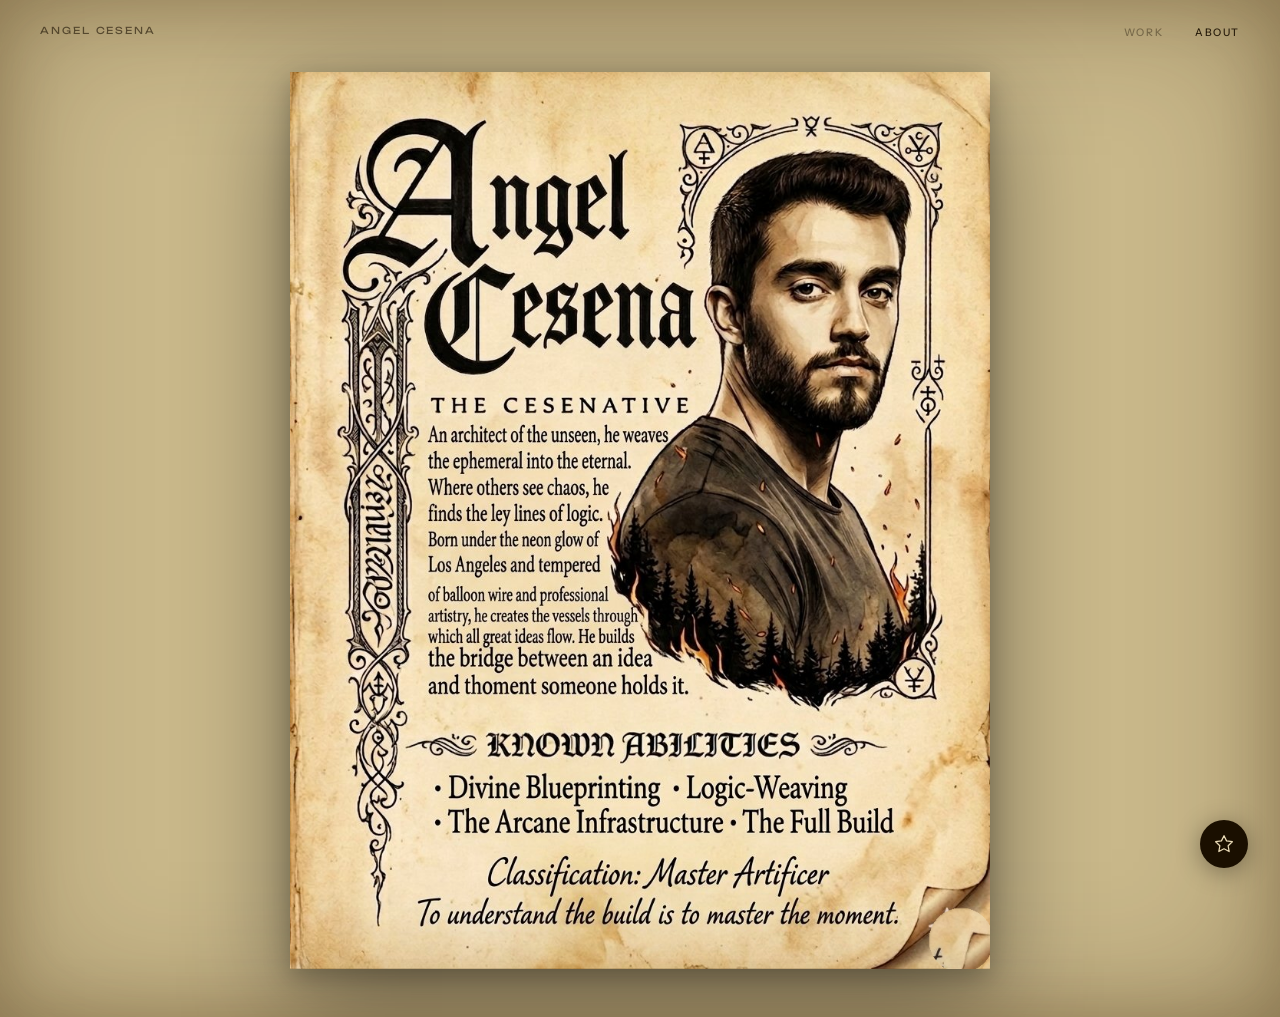
==== about.html @ 8bce4778 "adding about page" ====
<!DOCTYPE html>
<html lang="en">
<head>
    <meta charset="UTF-8">
    <meta name="viewport" content="width=device-width, initial-scale=1.0">
    <title>Angel Cesena — About</title>
    <link rel="preconnect" href="https://fonts.googleapis.com">
    <link rel="preconnect" href="https://fonts.gstatic.com" crossorigin>
    <link href="https://fonts.googleapis.com/css2?family=UnifrakturMaguntia&family=Cinzel:wght@400;600;900&family=Unbounded:wght@300;400;700;900&family=Instrument+Sans:ital,wght@0,400;0,500;1,400&display=swap" rel="stylesheet">

    <style>
        *, *::before, *::after { margin: 0; padding: 0; box-sizing: border-box; }

        :root {
            --black: #111110;
            --white: #F9F8F6;
            --gray: #787672;
            --accent: #C8B89A;
            --parchment: #e8d9b5;
            --ink: #1a0f00;
            --red: #8B1A1A;
            --sepia: #6b4c1e;
        }

        html, body {
            height: 100%;
            overflow-x: hidden;
            -webkit-font-smoothing: antialiased;
        }

        body {
            background: var(--black);
            font-family: 'Instrument Sans', sans-serif;
        }

        /* ─── NAV ─── */
        .nav {
            position: fixed;
            top: 0; left: 0; right: 0;
            z-index: 300;
            display: flex;
            justify-content: space-between;
            align-items: center;
            padding: 1.25rem 2.5rem;
        }

        .nav-name {
            font-family: 'Unbounded', sans-serif;
            font-size: 0.6rem;
            font-weight: 400;
            letter-spacing: 0.2em;
            text-transform: uppercase;
            text-decoration: none;
            opacity: 0.6;
            transition: opacity 0.3s;
        }
        .nav-name:hover { opacity: 1; }

        .nav-links {
            display: flex;
            gap: 2rem;
            list-style: none;
        }

        .nav-links a {
            font-size: 0.65rem;
            font-weight: 500;
            letter-spacing: 0.15em;
            text-transform: uppercase;
            text-decoration: none;
            opacity: 0.4;
            transition: opacity 0.2s;
        }
        .nav-links a:hover { opacity: 0.9; }
        .nav-links a.active { opacity: 0.9; }

        body:not(.pro-mode) .nav-name,
        body:not(.pro-mode) .nav-links a { color: var(--ink); }

        body.pro-mode .nav-name,
        body.pro-mode .nav-links a { color: var(--white); }

        /* ─── TOGGLE ─── */
        .toggle-wrap {
            position: fixed;
            bottom: 2rem;
            right: 2rem;
            z-index: 400;
        }

        .toggle-btn {
            width: 48px;
            height: 48px;
            border-radius: 50%;
            border: none;
            cursor: pointer;
            display: flex;
            align-items: center;
            justify-content: center;
            box-shadow: 0 4px 24px rgba(0,0,0,0.35);
            transition: transform 0.3s ease, box-shadow 0.3s ease, background 0.3s;
            background: var(--ink);
            position: relative;
            overflow: hidden;
        }

        .toggle-btn:hover {
            transform: scale(1.1);
            box-shadow: 0 8px 32px rgba(0,0,0,0.5);
        }

        .toggle-btn svg {
            width: 20px;
            height: 20px;
            position: absolute;
            transition: opacity 0.3s, transform 0.4s cubic-bezier(0.34, 1.56, 0.64, 1);
        }

        .icon-mystical { color: var(--parchment); opacity: 1; transform: rotate(0deg); }
        .icon-pro      { color: var(--ink);       opacity: 0; transform: rotate(90deg); }

        body.pro-mode .toggle-btn { background: var(--parchment); }
        body.pro-mode .icon-mystical { opacity: 0; transform: rotate(-90deg); }
        body.pro-mode .icon-pro      { opacity: 1; transform: rotate(0deg); }

        /* ─── INK OVERLAY ─── */
        .ink-overlay {
            position: fixed;
            inset: 0;
            z-index: 500;
            pointer-events: none;
            opacity: 0;
        }

        #inkCanvas { width: 100%; height: 100%; display: block; }

        /* ─── PAGE WRAPPERS ─── */
        .page-mystical,
        .page-professional {
            min-height: 100vh;
            width: 100%;
            position: absolute;
            top: 0; left: 0;
        }

        .page-mystical    { opacity: 1; z-index: 1; }
        .page-professional { opacity: 0; z-index: 0; pointer-events: none; }

        body.pro-mode .page-mystical     { opacity: 0; z-index: 0; pointer-events: none; }
        body.pro-mode .page-professional { opacity: 1; z-index: 1; pointer-events: auto; }

        /* ─── MYSTICAL PAGE ─── */
        .page-mystical {
            background: #c9b88a;
            display: flex;
            align-items: center;
            justify-content: center;
            padding: 4.5rem 1.5rem 3rem;
        }

        .page-mystical::after {
            content: '';
            position: absolute;
            inset: 0;
            box-shadow: inset 0 0 140px rgba(50,28,4,0.35), inset 0 0 60px rgba(70,42,8,0.2);
            pointer-events: none;
            z-index: 2;
        }

        .bos-image {
            max-width: 700px;
            width: 100%;
            height: auto;
            display: block;
            position: relative;
            z-index: 1;
            box-shadow: 0 32px 100px rgba(0,0,0,0.45), 0 8px 24px rgba(0,0,0,0.25);
        }

        /* ─── PROFESSIONAL PAGE ─── */
        .page-professional {
            background: var(--black);
            display: flex;
            flex-direction: column;
            padding: 6rem 2.5rem 4rem;
            align-items: center;
        }

        .pro-inner {
            max-width: 900px;
            width: 100%;
        }

        .pro-eyebrow {
            font-family: 'Unbounded', sans-serif;
            font-size: 0.5rem;
            letter-spacing: 0.3em;
            text-transform: uppercase;
            color: var(--accent);
            margin-bottom: 1.5rem;
            opacity: 0.7;
        }

        .pro-name {
            font-family: 'Unbounded', sans-serif;
            font-size: clamp(2.8rem, 9vw, 8rem);
            font-weight: 900;
            letter-spacing: -0.04em;
            text-transform: uppercase;
            color: var(--white);
            line-height: 0.88;
            margin-bottom: 0.15em;
        }

        .pro-name span { display: block; }

        .pro-name-rule {
            width: 100%;
            height: 2px;
            background: rgba(249,248,246,0.08);
            margin: 0.2em 0 2.5rem;
        }

        .pro-grid {
            display: grid;
            grid-template-columns: 1fr 280px;
            gap: 4rem;
            align-items: start;
        }

        .pro-portrait-box {
            width: 100%;
            aspect-ratio: 3/4;
            overflow: hidden;
            position: relative;
            border: 1px solid rgba(249,248,246,0.08);
        }

        .pro-portrait-box img {
            width: 100%;
            height: 100%;
            object-fit: cover;
            object-position: top center;
            display: block;
            filter: grayscale(25%) contrast(1.08);
        }

        .pro-portrait-box::after {
            content: '';
            position: absolute;
            inset: 0;
            background: linear-gradient(180deg, transparent 50%, rgba(17,17,16,0.65) 100%);
        }

        .pro-bio {
            font-size: 0.95rem;
            line-height: 1.95;
            color: rgba(249,248,246,0.45);
            font-style: italic;
            margin-bottom: 2.5rem;
        }

        .pro-abilities-label {
            font-family: 'Unbounded', sans-serif;
            font-size: 0.45rem;
            letter-spacing: 0.28em;
            text-transform: uppercase;
            color: var(--accent);
            opacity: 0.6;
            margin-bottom: 1rem;
        }

        .pro-abilities-list {
            list-style: none;
            margin-bottom: 2.5rem;
        }

        .pro-abilities-list li {
            font-size: 0.88rem;
            font-weight: 500;
            color: var(--white);
            padding: 0.75rem 0;
            border-bottom: 1px solid rgba(249,248,246,0.07);
            display: flex;
            justify-content: space-between;
            align-items: center;
        }

        .pro-abilities-list li::after {
            content: '↗';
            color: var(--accent);
            opacity: 0.35;
            font-size: 0.7rem;
        }

        .pro-mythos {
            padding-top: 1.5rem;
            border-top: 1px solid rgba(249,248,246,0.07);
            font-size: 0.82rem;
            line-height: 1.85;
            color: rgba(249,248,246,0.25);
            font-style: italic;
            max-width: 520px;
        }

        .pro-portrait-placeholder {
            width: 100%;
            height: 100%;
            display: flex;
            align-items: center;
            justify-content: center;
        }

        /* ─── RESPONSIVE ─── */
        @media (max-width: 640px) {
            .pro-grid { grid-template-columns: 1fr; }
            .nav { padding: 1rem 1.25rem; }
            .page-professional { padding: 5rem 1.25rem 3rem; }
            .toggle-wrap { bottom: 1.25rem; right: 1.25rem; }
        }
    </style>
</head>
<body>

    <nav class="nav">
        <a href="/" class="nav-name">Angel Cesena</a>
        <ul class="nav-links">
            <li><a href="/">Work</a></li>
            <li><a href="/about" class="active">About</a></li>
        </ul>
    </nav>

    <div class="toggle-wrap">
        <button class="toggle-btn" onclick="toggleMode()" aria-label="Toggle view">
            <svg class="icon-mystical" viewBox="0 0 24 24" fill="none" stroke="currentColor" stroke-width="1.5" stroke-linecap="round" stroke-linejoin="round">
                <polygon points="12,2 15.09,8.26 22,9.27 17,14.14 18.18,21.02 12,17.77 5.82,21.02 7,14.14 2,9.27 8.91,8.26"/>
            </svg>
            <svg class="icon-pro" viewBox="0 0 24 24" fill="none" stroke="currentColor" stroke-width="1.5" stroke-linecap="round" stroke-linejoin="round">
                <rect x="3" y="3" width="18" height="18" rx="1"/>
                <line x1="3" y1="9" x2="21" y2="9"/>
                <line x1="9" y1="21" x2="9" y2="9"/>
            </svg>
        </button>
    </div>

    <div class="ink-overlay" id="inkOverlay">
        <canvas id="inkCanvas"></canvas>
    </div>

    <!-- MYSTICAL -->
    <div class="page-mystical" id="pageMystical">
        <img class="bos-image" src="angel-bos-about2.png" alt="Angel Cesena — Book of Shadows">
    </div>

    <!-- PROFESSIONAL -->
    <div class="page-professional" id="pageProfessional">
        <div class="pro-inner">
            <div class="pro-eyebrow">COO · Co-Founder · Creative Strategist</div>
            <div class="pro-name">
                <span>Angel</span>
                <span>Cesena</span>
            </div>
            <div class="pro-name-rule"></div>

            <div class="pro-grid">
                <div>
                    <p class="pro-bio">Angel Cesena is a creative operations strategist and brand architect based in Los Angeles.</p>

                    <p class="pro-bio" style="margin-top:-1.5rem;">With over seven years across brand strategy, creative direction, and operational infrastructure, he has led the build of identities, systems, and experiences for clients across entertainment, hospitality, and the arts. He currently serves as COO and Co-Founder of L.A. Creative Works LLC.</p>

                    <div class="pro-abilities-label">Capabilities</div>
                    <ul class="pro-abilities-list">
                        <li>Brand Identity</li>
                        <li>Creative Operations</li>
                        <li>Systems Architecture</li>
                        <li>Strategic Storytelling</li>
                        <li>The Full Build</li>
                    </ul>
                </div>

                <div class="pro-portrait-box">
                    <div class="pro-portrait-placeholder">
                        <svg width="36" height="36" viewBox="0 0 40 40" fill="none">
                            <circle cx="20" cy="15" r="7" stroke="rgba(249,248,246,0.15)" stroke-width="1.5"/>
                            <path d="M6 38c0-7.732 6.268-14 14-14s14 6.268 14 14" stroke="rgba(249,248,246,0.15)" stroke-width="1.5"/>
                        </svg>
                    </div>
                </div>
            </div>
        </div>
    </div>

    <script>
        let isPro     = false;
        let animating = false;

        function toggleMode() {
            if (animating) return;
            animating = true;

            const overlay  = document.getElementById('inkOverlay');
            const canvas   = document.getElementById('inkCanvas');
            const ctx      = canvas.getContext('2d');

            canvas.width  = window.innerWidth;
            canvas.height = window.innerHeight;
            ctx.clearRect(0, 0, canvas.width, canvas.height);

            overlay.style.opacity       = '1';
            overlay.style.pointerEvents = 'all';

            const ox       = canvas.width  / 2;
            const oy       = canvas.height / 2;
            const maxR     = Math.sqrt(ox * ox + oy * oy) + 80;
            const inkFill  = isPro ? '#c9b88a' : '#060300';
            const duration = 820;
            let   startTime = null;
            let   switched  = false;

            function drawFrame(ts) {
                if (!startTime) startTime = ts;
                const t     = Math.min((ts - startTime) / duration, 1);
                const ease  = t < 0.5
                    ? 2 * t * t
                    : 1 - Math.pow(-2 * t + 2, 2) / 2;
                const r = maxR * ease;

                ctx.clearRect(0, 0, canvas.width, canvas.height);

                ctx.beginPath();
                const pts = 160;
                for (let i = 0; i <= pts; i++) {
                    const a   = (i / pts) * Math.PI * 2;
                    const jag = 1
                        + Math.sin(a * 11 + t * 14) * 0.032 * (1 - ease * 0.5)
                        + Math.sin(a * 19 + t *  8) * 0.018 * (1 - ease * 0.5)
                        + Math.sin(a *  5 + t * 22) * 0.011;
                    const pr = r * jag;
                    const x  = ox + Math.cos(a) * pr;
                    const y  = oy + Math.sin(a) * pr;
                    i === 0 ? ctx.moveTo(x, y) : ctx.lineTo(x, y);
                }
                ctx.closePath();

                const grd = ctx.createRadialGradient(ox, oy, 0, ox, oy, r * 1.05);
                grd.addColorStop(0,    inkFill);
                grd.addColorStop(0.8,  inkFill);
                grd.addColorStop(1,    'transparent');
                ctx.fillStyle = grd;
                ctx.fill();

                if (t >= 0.5 && !switched) {
                    switched = true;
                    isPro    = !isPro;
                    document.body.classList.toggle('pro-mode', isPro);
                }

                if (t < 1) {
                    requestAnimationFrame(drawFrame);
                } else {
                    overlay.style.opacity       = '0';
                    overlay.style.pointerEvents = 'none';
                    ctx.clearRect(0, 0, canvas.width, canvas.height);
                    animating = false;
                }
            }

            requestAnimationFrame(drawFrame);
        }
    </script>
</body>
</html>
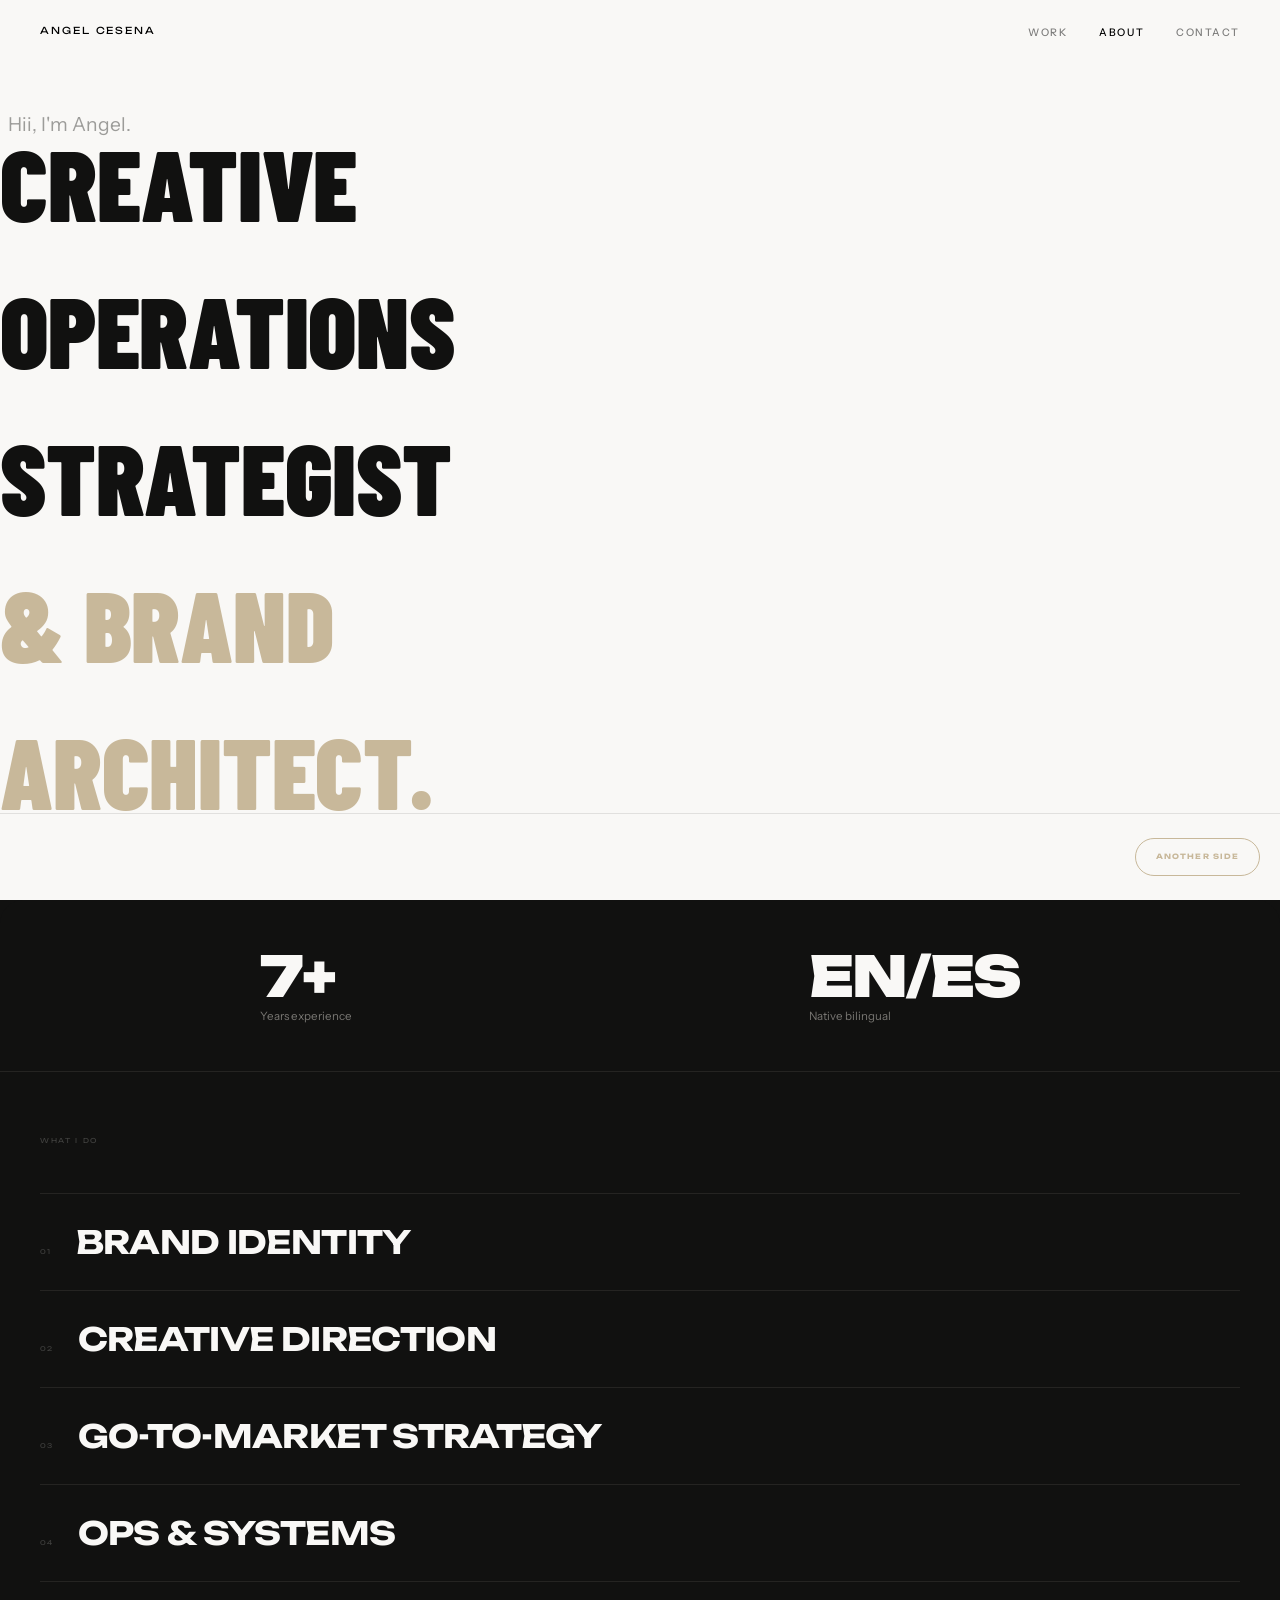
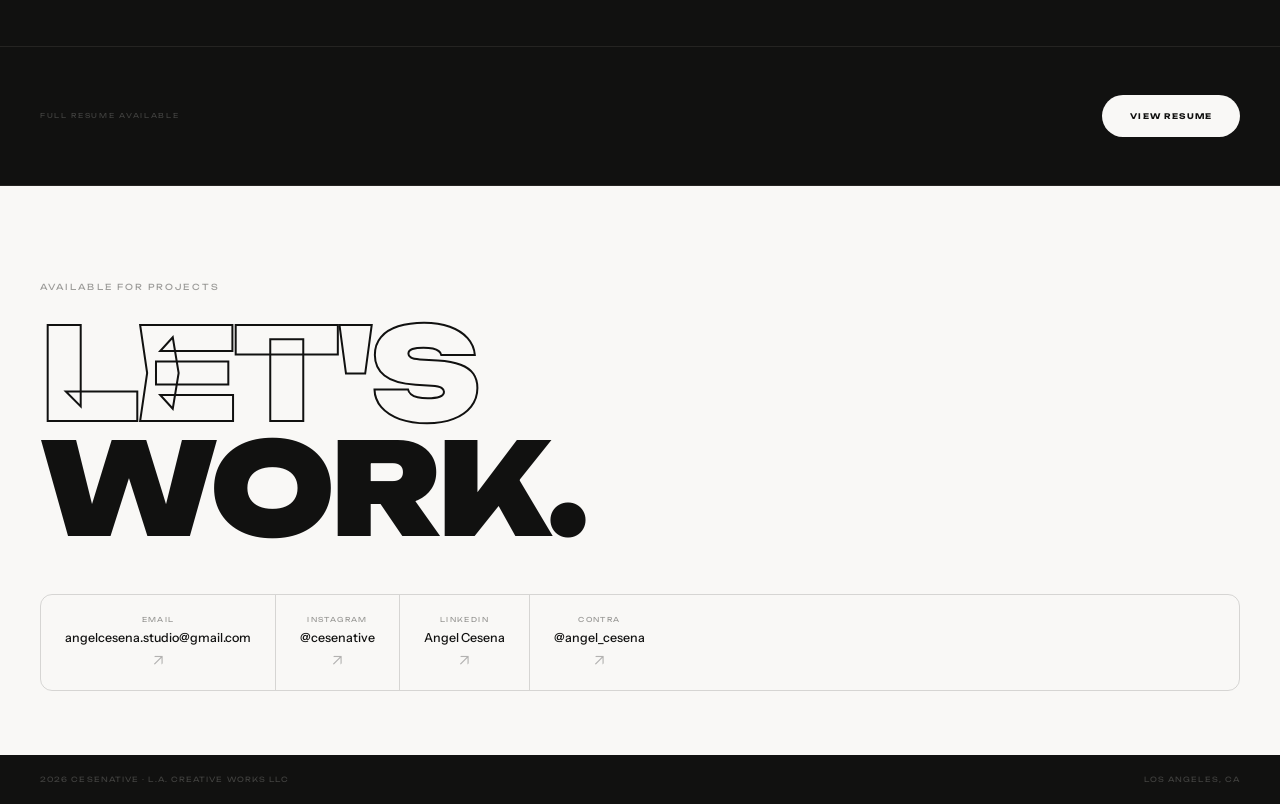
==== commit 832e795a: "updated about page" ====
--- a/about.html
+++ b/about.html
@@ -3,11 +3,14 @@
 <head>
     <meta charset="UTF-8">
     <meta name="viewport" content="width=device-width, initial-scale=1.0">
-    <title>Angel Cesena — About</title>
+    <title>About — Angel Cesena</title>
+    <meta property="og:title" content="About — Angel Cesena">
+    <meta property="og:description" content="Creative Operations Strategist & Brand Architect — Los Angeles">
+    <meta property="og:image" content="https://angelcesena.netlify.app/preview.jpg">
+    <meta property="og:url" content="https://angelcesena.netlify.app/about.html">
     <link rel="preconnect" href="https://fonts.googleapis.com">
     <link rel="preconnect" href="https://fonts.gstatic.com" crossorigin>
-    <link href="https://fonts.googleapis.com/css2?family=UnifrakturMaguntia&family=Cinzel:wght@400;600;900&family=Unbounded:wght@300;400;700;900&family=Instrument+Sans:ital,wght@0,400;0,500;1,400&display=swap" rel="stylesheet">
-
+    <link href="https://fonts.googleapis.com/css2?family=Unbounded:wght@300;400;700;900&family=Barlow+Condensed:wght@800;900&family=Instrument+Sans:ital,wght@0,400;0,500;1,400&family=MedievalSharp&family=IM+Fell+English:ital@0;1&display=swap" rel="stylesheet">
     <style>
         *, *::before, *::after { margin: 0; padding: 0; box-sizing: border-box; }
 
@@ -15,458 +18,630 @@
             --black: #111110;
             --white: #F9F8F6;
             --gray: #787672;
+            --rule: #252422;
             --accent: #C8B89A;
-            --parchment: #e8d9b5;
-            --ink: #1a0f00;
-            --red: #8B1A1A;
-            --sepia: #6b4c1e;
-        }
-
-        html, body {
-            height: 100%;
+            --parchment: #E8D9B5;
+            --parchment-dark: #C9B48A;
+            --ink: #1a1208;
+        }
+
+        @media (prefers-reduced-motion: reduce) {
+            *, *::before, *::after { animation-duration: 0.01ms !important; transition-duration: 0.01ms !important; }
+        }
+
+        html { scroll-behavior: smooth; }
+
+        body {
+            font-family: 'Instrument Sans', sans-serif;
+            background: var(--black);
+            color: var(--white);
+            -webkit-font-smoothing: antialiased;
             overflow-x: hidden;
-            -webkit-font-smoothing: antialiased;
-        }
-
-        body {
-            background: var(--black);
-            font-family: 'Instrument Sans', sans-serif;
-        }
+        }
+
+        img { display: block; max-width: 100%; }
 
         /* ─── NAV ─── */
         .nav {
             position: fixed;
             top: 0; left: 0; right: 0;
-            z-index: 300;
+            z-index: 200;
             display: flex;
             justify-content: space-between;
             align-items: center;
             padding: 1.25rem 2.5rem;
-        }
-
+            mix-blend-mode: difference;
+        }
         .nav-name {
             font-family: 'Unbounded', sans-serif;
             font-size: 0.6rem;
             font-weight: 400;
             letter-spacing: 0.2em;
             text-transform: uppercase;
+            color: var(--white);
             text-decoration: none;
-            opacity: 0.6;
-            transition: opacity 0.3s;
-        }
-        .nav-name:hover { opacity: 1; }
-
-        .nav-links {
-            display: flex;
-            gap: 2rem;
-            list-style: none;
-        }
-
+        }
+        .nav-links { display: flex; gap: 2rem; list-style: none; }
         .nav-links a {
             font-size: 0.65rem;
             font-weight: 500;
             letter-spacing: 0.15em;
             text-transform: uppercase;
+            color: var(--white);
             text-decoration: none;
-            opacity: 0.4;
+            opacity: 0.5;
             transition: opacity 0.2s;
         }
-        .nav-links a:hover { opacity: 0.9; }
-        .nav-links a.active { opacity: 0.9; }
-
-        body:not(.pro-mode) .nav-name,
-        body:not(.pro-mode) .nav-links a { color: var(--ink); }
-
-        body.pro-mode .nav-name,
-        body.pro-mode .nav-links a { color: var(--white); }
-
-        /* ─── TOGGLE ─── */
-        .toggle-wrap {
-            position: fixed;
-            bottom: 2rem;
-            right: 2rem;
-            z-index: 400;
-        }
-
-        .toggle-btn {
-            width: 48px;
-            height: 48px;
-            border-radius: 50%;
+        .nav-links a.active { opacity: 1; }
+        @media (hover:hover) { .nav-links a:hover { opacity: 1; } }
+
+        /* ═══════════════════════════════
+           PROFESSIONAL VERSION
+        ═══════════════════════════════ */
+        #pro-version {
+            transition: opacity 0.8s ease;
+        }
+
+        #pro-version.hiding {
+            opacity: 0;
+            pointer-events: none;
+        }
+
+        /* ─── HERO ─── */
+        .hero {
+            background: var(--white);
+            height: 100svh;
+            display: flex;
+            flex-direction: column;
+            justify-content: space-between;
+            padding: 6rem 0 0;
+            overflow: hidden;
+            position: relative;
+        }
+
+        .hero-greeting {
+            font-family: 'Instrument Sans', sans-serif;
+            font-size: clamp(1rem, 2.5vw, 1.2rem);
+            font-weight: 400;
+            color: rgba(17,17,16,0.4);
+            margin-bottom: 0.25rem;
+            padding-left: 0.5rem;
+        }
+
+        /* Edge-to-edge headline — font-size set by JS fitHeadline() */
+        .hero-headline {
+            font-family: 'Barlow Condensed', sans-serif;
+            font-weight: 900;
+            letter-spacing: -0.01em;
+            text-transform: uppercase;
+            color: var(--black);
+            flex: 1;
+            display: flex;
+            flex-direction: column;
+            justify-content: space-between;
+            overflow: hidden;
+        }
+
+        .hero-line {
+            display: block;
+            white-space: nowrap;
+            line-height: 0.85;
+        }
+
+        .hero-line.accent { color: var(--accent); }
+
+        .hero-bottom {
+            border-top: 1px solid rgba(17,17,16,0.1);
+            display: flex;
+            justify-content: flex-end;
+            align-items: center;
+            padding: 1.25rem 0.75rem;
+            background: var(--white);
+        }
+
+        .hero-actions { display: flex; gap: 0.75rem; align-items: center; flex-wrap: wrap; }
+
+        .btn-outline {
+            display: inline-flex;
+            align-items: center;
+            gap: 0.4rem;
+            font-family: 'Unbounded', sans-serif;
+            font-size: 0.45rem;
+            font-weight: 700;
+            letter-spacing: 0.15em;
+            text-transform: uppercase;
+            color: var(--black);
+            text-decoration: none;
+            border: 1.5px solid rgba(17,17,16,0.25);
+            padding: 0.85rem 1.25rem;
+            border-radius: 100px;
+            transition: background 0.2s, color 0.2s, border-color 0.2s;
+            white-space: nowrap;
+            cursor: pointer;
+            background: none;
+        }
+        @media (hover:hover) { .btn-outline:hover { background: var(--black); color: var(--white); border-color: var(--black); } }
+
+        .btn-solid {
+            display: inline-flex;
+            align-items: center;
+            gap: 0.4rem;
+            font-family: 'Unbounded', sans-serif;
+            font-size: 0.45rem;
+            font-weight: 700;
+            letter-spacing: 0.15em;
+            text-transform: uppercase;
+            color: var(--white);
+            text-decoration: none;
+            background: var(--black);
+            padding: 0.85rem 1.25rem;
+            border-radius: 100px;
+            transition: opacity 0.2s;
+            white-space: nowrap;
             border: none;
             cursor: pointer;
-            display: flex;
-            align-items: center;
-            justify-content: center;
-            box-shadow: 0 4px 24px rgba(0,0,0,0.35);
-            transition: transform 0.3s ease, box-shadow 0.3s ease, background 0.3s;
-            background: var(--ink);
-            position: relative;
+        }
+        @media (hover:hover) { .btn-solid:hover { opacity: 0.7; } }
+
+        .btn-magic {
+            display: inline-flex;
+            align-items: center;
+            gap: 0.4rem;
+            font-family: 'Unbounded', sans-serif;
+            font-size: 0.45rem;
+            font-weight: 700;
+            letter-spacing: 0.15em;
+            text-transform: uppercase;
+            color: var(--accent);
+            background: none;
+            border: 1.5px solid var(--accent);
+            padding: 0.85rem 1.25rem;
+            border-radius: 100px;
+            cursor: pointer;
+            transition: background 0.2s, color 0.2s;
+            white-space: nowrap;
+        }
+        @media (hover:hover) { .btn-magic:hover { background: var(--accent); color: var(--black); } }
+
+        /* ─── DARK SECTION ─── */
+        .dark {
+            background: var(--black);
+            border-radius: 24px 24px 0 0;
+        }
+
+        .stats {
+            display: flex;
+            justify-content: space-around;
+            padding: 3rem 1.25rem;
+            border-bottom: 1px solid var(--rule);
+            gap: 1rem;
+        }
+
+        .stat { display: flex; flex-direction: column; gap: 0.3rem; }
+
+        .stat-val {
+            font-family: 'Unbounded', sans-serif;
+            font-size: clamp(2rem, 5vw, 3.5rem);
+            font-weight: 900;
+            color: var(--white);
+            letter-spacing: -0.04em;
+            line-height: 1;
+        }
+
+        .stat-label { font-size: 0.72rem; color: var(--gray); }
+
+        .what { padding: 4rem 1.25rem; border-bottom: 1px solid var(--rule); }
+
+        .what-eyebrow {
+            font-family: 'Unbounded', sans-serif;
+            font-size: 0.42rem;
+            letter-spacing: 0.25em;
+            text-transform: uppercase;
+            color: rgba(249,248,246,0.2);
+            margin-bottom: 3rem;
+        }
+
+        .what-item {
+            display: flex;
+            align-items: baseline;
+            gap: 1.5rem;
+            padding: 1.75rem 0;
+            border-top: 1px solid var(--rule);
+            opacity: 0;
+            transform: translateY(12px);
+            transition: opacity 0.5s ease, transform 0.5s ease;
+        }
+        .what-item:last-child { border-bottom: 1px solid var(--rule); }
+        .what-item.visible { opacity: 1; transform: translateY(0); }
+
+        .what-num {
+            font-family: 'Unbounded', sans-serif;
+            font-size: 0.4rem;
+            letter-spacing: 0.2em;
+            color: rgba(249,248,246,0.2);
+            text-transform: uppercase;
+            flex-shrink: 0;
+        }
+
+        .what-title {
+            font-family: 'Unbounded', sans-serif;
+            font-size: clamp(1.1rem, 4vw, 2rem);
+            font-weight: 700;
+            text-transform: uppercase;
+            letter-spacing: -0.02em;
+            color: var(--white);
+        }
+
+        .resume-section {
+            padding: 3rem 1.25rem;
+            border-bottom: 1px solid var(--rule);
+            display: flex;
+            justify-content: space-between;
+            align-items: center;
+            gap: 1.5rem;
+        }
+
+        .resume-label {
+            font-family: 'Unbounded', sans-serif;
+            font-size: 0.42rem;
+            letter-spacing: 0.25em;
+            text-transform: uppercase;
+            color: rgba(249,248,246,0.2);
+        }
+
+        .resume-btn {
+            font-family: 'Unbounded', sans-serif;
+            font-size: 0.48rem;
+            font-weight: 700;
+            letter-spacing: 0.15em;
+            text-transform: uppercase;
+            color: var(--black);
+            background: var(--white);
+            text-decoration: none;
+            padding: 1rem 1.75rem;
+            border-radius: 100px;
+            flex-shrink: 0;
+            transition: opacity 0.2s;
+        }
+        @media (hover:hover) { .resume-btn:hover { opacity: 0.8; } }
+
+        /* ─── CONTACT ─── */
+        .contact {
+            background: var(--white);
+            padding: 6rem 1.25rem 4rem;
+        }
+
+        .contact-eyebrow {
+            display: block;
+            font-family: 'Unbounded', sans-serif;
+            font-size: 0.52rem;
+            letter-spacing: 0.25em;
+            text-transform: uppercase;
+            color: rgba(17,17,16,0.4);
+            margin-bottom: 1.5rem;
+        }
+
+        .contact-big {
+            font-family: 'Unbounded', sans-serif;
+            font-size: clamp(3rem, 14vw, 8rem);
+            font-weight: 900;
+            text-transform: uppercase;
+            letter-spacing: -0.04em;
+            line-height: 0.9;
+            color: var(--black);
+            margin-bottom: 3rem;
+        }
+
+        @media (hover:hover) {
+            .contact-big { color: transparent; -webkit-text-stroke: 2px var(--black); transition: color 0.3s; }
+            .contact-big:hover { color: var(--black); }
+        }
+        .contact-big .pop { color: var(--black); -webkit-text-stroke: 0; }
+
+        .contact-cards {
+            display: flex;
+            flex-direction: column;
+            border: 1px solid rgba(17,17,16,0.15);
+            border-radius: 12px;
             overflow: hidden;
         }
 
-        .toggle-btn:hover {
-            transform: scale(1.1);
-            box-shadow: 0 8px 32px rgba(0,0,0,0.5);
-        }
-
-        .toggle-btn svg {
-            width: 20px;
-            height: 20px;
-            position: absolute;
-            transition: opacity 0.3s, transform 0.4s cubic-bezier(0.34, 1.56, 0.64, 1);
-        }
-
-        .icon-mystical { color: var(--parchment); opacity: 1; transform: rotate(0deg); }
-        .icon-pro      { color: var(--ink);       opacity: 0; transform: rotate(90deg); }
-
-        body.pro-mode .toggle-btn { background: var(--parchment); }
-        body.pro-mode .icon-mystical { opacity: 0; transform: rotate(-90deg); }
-        body.pro-mode .icon-pro      { opacity: 1; transform: rotate(0deg); }
-
-        /* ─── INK OVERLAY ─── */
-        .ink-overlay {
+        .contact-card {
+            display: flex;
+            flex-direction: row;
+            justify-content: space-between;
+            align-items: center;
+            gap: 0.35rem;
+            padding: 1.25rem 1.5rem;
+            border-bottom: 1px solid rgba(17,17,16,0.15);
+            text-decoration: none;
+            transition: background 0.2s;
+        }
+        .contact-card:last-child { border-bottom: none; }
+        @media (hover:hover) { .contact-card:hover { background: rgba(17,17,16,0.04); } }
+        .contact-card-label { font-family: 'Unbounded', sans-serif; font-size: 0.42rem; letter-spacing: 0.2em; text-transform: uppercase; color: rgba(17,17,16,0.4); }
+        .contact-card-value { font-size: 0.78rem; color: var(--black); font-weight: 500; }
+        .contact-card-arrow { font-size: 1rem; color: rgba(17,17,16,0.3); }
+
+        /* ─── FOOTER ─── */
+        footer {
+            background: var(--black);
+            padding: 1.25rem;
+            display: flex;
+            flex-direction: column;
+            gap: 0.5rem;
+            align-items: center;
+            text-align: center;
+            font-family: 'Unbounded', sans-serif;
+            font-size: 0.45rem;
+            letter-spacing: 0.15em;
+            text-transform: uppercase;
+            color: rgba(249,248,246,0.2);
+        }
+
+        /* ═══════════════════════════════
+           BOOK OF SHADOWS VERSION
+        ═══════════════════════════════ */
+        #bos-version {
+            display: none;
             position: fixed;
             inset: 0;
             z-index: 500;
+            background: #0d0a05;
+            overflow: hidden;
+            opacity: 0;
+            transition: opacity 0.8s ease;
+        }
+
+        #bos-version.visible {
+            opacity: 1;
+        }
+
+        .bos-inner {
+            width: 100%;
+            height: 100%;
+            display: flex;
+            align-items: center;
+            justify-content: center;
+        }
+
+        /* Full-screen image display */
+        .bos-image {
+            width: 100%;
+            height: 100%;
+            object-fit: contain;
+            object-position: center;
+            display: block;
+        }
+
+        .bos-close {
+            position: fixed;
+            top: 1.25rem;
+            right: 1.25rem;
+            z-index: 10;
+            background: rgba(17,17,16,0.7);
+            border: none;
+            color: rgba(249,248,246,0.8);
+            font-size: 1.5rem;
+            width: 42px;
+            height: 42px;
+            border-radius: 50%;
+            cursor: pointer;
+            display: flex;
+            align-items: center;
+            justify-content: center;
+            line-height: 1;
+            transition: background 0.2s;
+        }
+        @media (hover:hover) { .bos-close:hover { background: rgba(17,17,16,0.95); } }
+
+        /* Transition flash */
+        .bos-flash {
+            position: fixed;
+            inset: 0;
+            z-index: 400;
+            background: #E8D9B5;
             pointer-events: none;
             opacity: 0;
         }
 
-        #inkCanvas { width: 100%; height: 100%; display: block; }
-
-        /* ─── PAGE WRAPPERS ─── */
-        .page-mystical,
-        .page-professional {
-            min-height: 100vh;
-            width: 100%;
-            position: absolute;
-            top: 0; left: 0;
-        }
-
-        .page-mystical    { opacity: 1; z-index: 1; }
-        .page-professional { opacity: 0; z-index: 0; pointer-events: none; }
-
-        body.pro-mode .page-mystical     { opacity: 0; z-index: 0; pointer-events: none; }
-        body.pro-mode .page-professional { opacity: 1; z-index: 1; pointer-events: auto; }
-
-        /* ─── MYSTICAL PAGE ─── */
-        .page-mystical {
-            background: #c9b88a;
-            display: flex;
-            align-items: center;
-            justify-content: center;
-            padding: 4.5rem 1.5rem 3rem;
-        }
-
-        .page-mystical::after {
-            content: '';
-            position: absolute;
-            inset: 0;
-            box-shadow: inset 0 0 140px rgba(50,28,4,0.35), inset 0 0 60px rgba(70,42,8,0.2);
-            pointer-events: none;
-            z-index: 2;
-        }
-
-        .bos-image {
-            max-width: 700px;
-            width: 100%;
-            height: auto;
-            display: block;
-            position: relative;
-            z-index: 1;
-            box-shadow: 0 32px 100px rgba(0,0,0,0.45), 0 8px 24px rgba(0,0,0,0.25);
-        }
-
-        /* ─── PROFESSIONAL PAGE ─── */
-        .page-professional {
-            background: var(--black);
-            display: flex;
-            flex-direction: column;
-            padding: 6rem 2.5rem 4rem;
-            align-items: center;
-        }
-
-        .pro-inner {
-            max-width: 900px;
-            width: 100%;
-        }
-
-        .pro-eyebrow {
-            font-family: 'Unbounded', sans-serif;
-            font-size: 0.5rem;
-            letter-spacing: 0.3em;
-            text-transform: uppercase;
-            color: var(--accent);
-            margin-bottom: 1.5rem;
-            opacity: 0.7;
-        }
-
-        .pro-name {
-            font-family: 'Unbounded', sans-serif;
-            font-size: clamp(2.8rem, 9vw, 8rem);
-            font-weight: 900;
-            letter-spacing: -0.04em;
-            text-transform: uppercase;
-            color: var(--white);
-            line-height: 0.88;
-            margin-bottom: 0.15em;
-        }
-
-        .pro-name span { display: block; }
-
-        .pro-name-rule {
-            width: 100%;
-            height: 2px;
-            background: rgba(249,248,246,0.08);
-            margin: 0.2em 0 2.5rem;
-        }
-
-        .pro-grid {
-            display: grid;
-            grid-template-columns: 1fr 280px;
-            gap: 4rem;
-            align-items: start;
-        }
-
-        .pro-portrait-box {
-            width: 100%;
-            aspect-ratio: 3/4;
-            overflow: hidden;
-            position: relative;
-            border: 1px solid rgba(249,248,246,0.08);
-        }
-
-        .pro-portrait-box img {
-            width: 100%;
-            height: 100%;
-            object-fit: cover;
-            object-position: top center;
-            display: block;
-            filter: grayscale(25%) contrast(1.08);
-        }
-
-        .pro-portrait-box::after {
-            content: '';
-            position: absolute;
-            inset: 0;
-            background: linear-gradient(180deg, transparent 50%, rgba(17,17,16,0.65) 100%);
-        }
-
-        .pro-bio {
-            font-size: 0.95rem;
-            line-height: 1.95;
-            color: rgba(249,248,246,0.45);
-            font-style: italic;
-            margin-bottom: 2.5rem;
-        }
-
-        .pro-abilities-label {
-            font-family: 'Unbounded', sans-serif;
-            font-size: 0.45rem;
-            letter-spacing: 0.28em;
-            text-transform: uppercase;
-            color: var(--accent);
-            opacity: 0.6;
-            margin-bottom: 1rem;
-        }
-
-        .pro-abilities-list {
-            list-style: none;
-            margin-bottom: 2.5rem;
-        }
-
-        .pro-abilities-list li {
-            font-size: 0.88rem;
-            font-weight: 500;
-            color: var(--white);
-            padding: 0.75rem 0;
-            border-bottom: 1px solid rgba(249,248,246,0.07);
-            display: flex;
-            justify-content: space-between;
-            align-items: center;
-        }
-
-        .pro-abilities-list li::after {
-            content: '↗';
-            color: var(--accent);
-            opacity: 0.35;
-            font-size: 0.7rem;
-        }
-
-        .pro-mythos {
-            padding-top: 1.5rem;
-            border-top: 1px solid rgba(249,248,246,0.07);
-            font-size: 0.82rem;
-            line-height: 1.85;
-            color: rgba(249,248,246,0.25);
-            font-style: italic;
-            max-width: 520px;
-        }
-
-        .pro-portrait-placeholder {
-            width: 100%;
-            height: 100%;
-            display: flex;
-            align-items: center;
-            justify-content: center;
-        }
-
-        /* ─── RESPONSIVE ─── */
-        @media (max-width: 640px) {
-            .pro-grid { grid-template-columns: 1fr; }
-            .nav { padding: 1rem 1.25rem; }
-            .page-professional { padding: 5rem 1.25rem 3rem; }
-            .toggle-wrap { bottom: 1.25rem; right: 1.25rem; }
+        @media (min-width: 600px) {
+            .hero { padding: 7rem 0 0; }
+            .hero-bottom { padding: 1.5rem 1.25rem; }
+            .stats { padding: 3rem 2.5rem; }
+            .what { padding: 4rem 2.5rem; }
+            .resume-section { padding: 3rem 2.5rem; }
+            .contact { padding: 6rem 2.5rem 4rem; }
+            footer { flex-direction: row; justify-content: space-between; padding: 1.25rem 2.5rem; }
+            .contact-cards { flex-direction: row; }
+            .contact-card { flex-direction: column; border-bottom: none; border-right: 1px solid rgba(17,17,16,0.15); }
+            .contact-card:last-child { border-right: none; }
         }
     </style>
 </head>
 <body>
 
-    <nav class="nav">
-        <a href="/" class="nav-name">Angel Cesena</a>
-        <ul class="nav-links">
-            <li><a href="/">Work</a></li>
-            <li><a href="/about" class="active">About</a></li>
-        </ul>
-    </nav>
-
-    <div class="toggle-wrap">
-        <button class="toggle-btn" onclick="toggleMode()" aria-label="Toggle view">
-            <svg class="icon-mystical" viewBox="0 0 24 24" fill="none" stroke="currentColor" stroke-width="1.5" stroke-linecap="round" stroke-linejoin="round">
-                <polygon points="12,2 15.09,8.26 22,9.27 17,14.14 18.18,21.02 12,17.77 5.82,21.02 7,14.14 2,9.27 8.91,8.26"/>
-            </svg>
-            <svg class="icon-pro" viewBox="0 0 24 24" fill="none" stroke="currentColor" stroke-width="1.5" stroke-linecap="round" stroke-linejoin="round">
-                <rect x="3" y="3" width="18" height="18" rx="1"/>
-                <line x1="3" y1="9" x2="21" y2="9"/>
-                <line x1="9" y1="21" x2="9" y2="9"/>
-            </svg>
-        </button>
-    </div>
-
-    <div class="ink-overlay" id="inkOverlay">
-        <canvas id="inkCanvas"></canvas>
-    </div>
-
-    <!-- MYSTICAL -->
-    <div class="page-mystical" id="pageMystical">
-        <img class="bos-image" src="angel-bos-about2.png" alt="Angel Cesena — Book of Shadows">
-    </div>
-
-    <!-- PROFESSIONAL -->
-    <div class="page-professional" id="pageProfessional">
-        <div class="pro-inner">
-            <div class="pro-eyebrow">COO · Co-Founder · Creative Strategist</div>
-            <div class="pro-name">
-                <span>Angel</span>
-                <span>Cesena</span>
+<nav class="nav">
+    <a href="index.html" class="nav-name">Angel Cesena</a>
+    <ul class="nav-links">
+        <li><a href="index.html#work">Work</a></li>
+        <li><a href="about.html" class="active">About</a></li>
+        <li><a href="index.html#contact">Contact</a></li>
+    </ul>
+</nav>
+
+<!-- PROFESSIONAL VERSION -->
+<div id="pro-version">
+
+    <section class="hero">
+        <p class="hero-greeting">Hii, I'm Angel.</p>
+        <h1 class="hero-headline">
+            <span class="hero-line">Creative</span>
+            <span class="hero-line">Operations</span>
+            <span class="hero-line">Strategist</span>
+            <span class="hero-line accent">& Brand</span>
+            <span class="hero-line accent">Architect.</span>
+        </h1>
+        <div class="hero-bottom">
+            <button class="btn-magic" id="magic-btn" onclick="triggerMagic()">Another Side</button>
+        </div>
+    </section>
+
+    <div class="dark">
+        <div class="stats">
+            <div class="stat">
+                <span class="stat-val">7+</span>
+                <span class="stat-label">Years experience</span>
             </div>
-            <div class="pro-name-rule"></div>
-
-            <div class="pro-grid">
-                <div>
-                    <p class="pro-bio">Angel Cesena is a creative operations strategist and brand architect based in Los Angeles.</p>
-
-                    <p class="pro-bio" style="margin-top:-1.5rem;">With over seven years across brand strategy, creative direction, and operational infrastructure, he has led the build of identities, systems, and experiences for clients across entertainment, hospitality, and the arts. He currently serves as COO and Co-Founder of L.A. Creative Works LLC.</p>
-
-                    <div class="pro-abilities-label">Capabilities</div>
-                    <ul class="pro-abilities-list">
-                        <li>Brand Identity</li>
-                        <li>Creative Operations</li>
-                        <li>Systems Architecture</li>
-                        <li>Strategic Storytelling</li>
-                        <li>The Full Build</li>
-                    </ul>
-                </div>
-
-                <div class="pro-portrait-box">
-                    <div class="pro-portrait-placeholder">
-                        <svg width="36" height="36" viewBox="0 0 40 40" fill="none">
-                            <circle cx="20" cy="15" r="7" stroke="rgba(249,248,246,0.15)" stroke-width="1.5"/>
-                            <path d="M6 38c0-7.732 6.268-14 14-14s14 6.268 14 14" stroke="rgba(249,248,246,0.15)" stroke-width="1.5"/>
-                        </svg>
-                    </div>
-                </div>
+            <div class="stat">
+                <span class="stat-val">EN/ES</span>
+                <span class="stat-label">Native bilingual</span>
             </div>
         </div>
+
+        <div class="what">
+            <div class="what-eyebrow">What I do</div>
+            <div class="what-item">
+                <span class="what-num">01</span>
+                <span class="what-title">Brand Identity</span>
+            </div>
+            <div class="what-item">
+                <span class="what-num">02</span>
+                <span class="what-title">Creative Direction</span>
+            </div>
+            <div class="what-item">
+                <span class="what-num">03</span>
+                <span class="what-title">Go-to-Market Strategy</span>
+            </div>
+            <div class="what-item">
+                <span class="what-num">04</span>
+                <span class="what-title">Ops & Systems</span>
+            </div>
+        </div>
+
+        <div class="resume-section">
+            <span class="resume-label">Full resume available</span>
+            <a href="Angel_Cesena_Resume_02_2026_pdf.pdf" target="_blank" class="resume-btn">View Resume</a>
+        </div>
     </div>
 
-    <script>
-        let isPro     = false;
-        let animating = false;
-
-        function toggleMode() {
-            if (animating) return;
-            animating = true;
-
-            const overlay  = document.getElementById('inkOverlay');
-            const canvas   = document.getElementById('inkCanvas');
-            const ctx      = canvas.getContext('2d');
-
-            canvas.width  = window.innerWidth;
-            canvas.height = window.innerHeight;
-            ctx.clearRect(0, 0, canvas.width, canvas.height);
-
-            overlay.style.opacity       = '1';
-            overlay.style.pointerEvents = 'all';
-
-            const ox       = canvas.width  / 2;
-            const oy       = canvas.height / 2;
-            const maxR     = Math.sqrt(ox * ox + oy * oy) + 80;
-            const inkFill  = isPro ? '#c9b88a' : '#060300';
-            const duration = 820;
-            let   startTime = null;
-            let   switched  = false;
-
-            function drawFrame(ts) {
-                if (!startTime) startTime = ts;
-                const t     = Math.min((ts - startTime) / duration, 1);
-                const ease  = t < 0.5
-                    ? 2 * t * t
-                    : 1 - Math.pow(-2 * t + 2, 2) / 2;
-                const r = maxR * ease;
-
-                ctx.clearRect(0, 0, canvas.width, canvas.height);
-
-                ctx.beginPath();
-                const pts = 160;
-                for (let i = 0; i <= pts; i++) {
-                    const a   = (i / pts) * Math.PI * 2;
-                    const jag = 1
-                        + Math.sin(a * 11 + t * 14) * 0.032 * (1 - ease * 0.5)
-                        + Math.sin(a * 19 + t *  8) * 0.018 * (1 - ease * 0.5)
-                        + Math.sin(a *  5 + t * 22) * 0.011;
-                    const pr = r * jag;
-                    const x  = ox + Math.cos(a) * pr;
-                    const y  = oy + Math.sin(a) * pr;
-                    i === 0 ? ctx.moveTo(x, y) : ctx.lineTo(x, y);
-                }
-                ctx.closePath();
-
-                const grd = ctx.createRadialGradient(ox, oy, 0, ox, oy, r * 1.05);
-                grd.addColorStop(0,    inkFill);
-                grd.addColorStop(0.8,  inkFill);
-                grd.addColorStop(1,    'transparent');
-                ctx.fillStyle = grd;
-                ctx.fill();
-
-                if (t >= 0.5 && !switched) {
-                    switched = true;
-                    isPro    = !isPro;
-                    document.body.classList.toggle('pro-mode', isPro);
-                }
-
-                if (t < 1) {
-                    requestAnimationFrame(drawFrame);
-                } else {
-                    overlay.style.opacity       = '0';
-                    overlay.style.pointerEvents = 'none';
-                    ctx.clearRect(0, 0, canvas.width, canvas.height);
-                    animating = false;
-                }
-            }
-
-            requestAnimationFrame(drawFrame);
-        }
-    </script>
+    <section class="contact">
+        <span class="contact-eyebrow">Available for projects</span>
+        <h2 class="contact-big">Let's<br><span class="pop">work.</span></h2>
+        <div class="contact-cards">
+            <a href="mailto:angelcesena.studio@gmail.com" class="contact-card">
+                <span class="contact-card-label">Email</span>
+                <span class="contact-card-value">angelcesena.studio@gmail.com</span>
+                <span class="contact-card-arrow">&#8599;</span>
+            </a>
+            <a href="https://instagram.com/cesenative" target="_blank" class="contact-card">
+                <span class="contact-card-label">Instagram</span>
+                <span class="contact-card-value">@cesenative</span>
+                <span class="contact-card-arrow">&#8599;</span>
+            </a>
+            <a href="https://linkedin.com/in/angelcesena" target="_blank" class="contact-card">
+                <span class="contact-card-label">LinkedIn</span>
+                <span class="contact-card-value">Angel Cesena</span>
+                <span class="contact-card-arrow">&#8599;</span>
+            </a>
+            <a href="https://contra.com/angel_cesena_3ro4bph7" target="_blank" class="contact-card">
+                <span class="contact-card-label">Contra</span>
+                <span class="contact-card-value">@angel_cesena</span>
+                <span class="contact-card-arrow">&#8599;</span>
+            </a>
+        </div>
+    </section>
+
+    <footer>
+        <p>2026 Cesenative · L.A. Creative Works LLC</p>
+        <p>Los Angeles, CA</p>
+    </footer>
+
+</div>
+
+<!-- BOOK OF SHADOWS VERSION -->
+<div id="bos-version">
+    <button class="bos-close" onclick="closeBos()">&#215;</button>
+    <div class="bos-inner">
+        <img class="bos-image" src="Angel-bos-card.png" alt="Angel Cesena — The Cesenative">
+    </div>
+</div>
+
+<script>
+    // Each line independently fills the full viewport width
+    function fitHeadline() {
+        const hl = document.querySelector('.hero-headline');
+        const hero = document.querySelector('.hero');
+        if (!hl || !hero) return;
+
+        const lines = hl.querySelectorAll('.hero-line');
+        const targetW = hero.clientWidth;
+
+        lines.forEach(line => {
+            line.style.fontSize = '100px';
+            line.style.fontSize = Math.floor(100 * targetW / line.scrollWidth) + 'px';
+        });
+    }
+
+    fitHeadline();
+    window.addEventListener('resize', fitHeadline);
+
+    // Scroll-in animations
+    const io = new IntersectionObserver(entries => {
+        entries.forEach(e => { if (e.isIntersecting) e.target.classList.add('visible'); });
+    }, { threshold: 0.08 });
+    document.querySelectorAll('.what-item').forEach(el => io.observe(el));
+
+    // Magic particles
+    function triggerMagic() {
+        const pro = document.getElementById('pro-version');
+        const bos = document.getElementById('bos-version');
+
+        // Brief warm flash
+        const flash = document.createElement('div');
+        flash.className = 'bos-flash';
+        document.body.appendChild(flash);
+        flash.style.transition = 'opacity 0.2s ease';
+        requestAnimationFrame(() => {
+            flash.style.opacity = '0.35';
+            setTimeout(() => {
+                flash.style.transition = 'opacity 0.5s ease';
+                flash.style.opacity = '0';
+                setTimeout(() => flash.remove(), 600);
+            }, 200);
+        });
+
+        // Fade + blur out pro version
+        pro.style.transition = 'opacity 0.35s ease, filter 0.35s ease';
+        pro.style.filter = 'blur(6px)';
+        pro.style.opacity = '0';
+        pro.style.pointerEvents = 'none';
+
+        // Fade in BOS
+        setTimeout(() => {
+            pro.style.display = 'none';
+            bos.style.display = 'block';
+            requestAnimationFrame(() => requestAnimationFrame(() => {
+                bos.classList.add('visible');
+            }));
+        }, 380);
+    }
+
+    function closeBos() {
+        const bos = document.getElementById('bos-version');
+        const pro = document.getElementById('pro-version');
+
+        bos.classList.remove('visible');
+        setTimeout(() => {
+            bos.style.display = 'none';
+            pro.style.display = '';
+            pro.style.filter = '';
+            pro.style.opacity = '';
+            pro.style.transition = '';
+            pro.style.pointerEvents = '';
+        }, 800);
+    }
+</script>
+
 </body>
 </html>
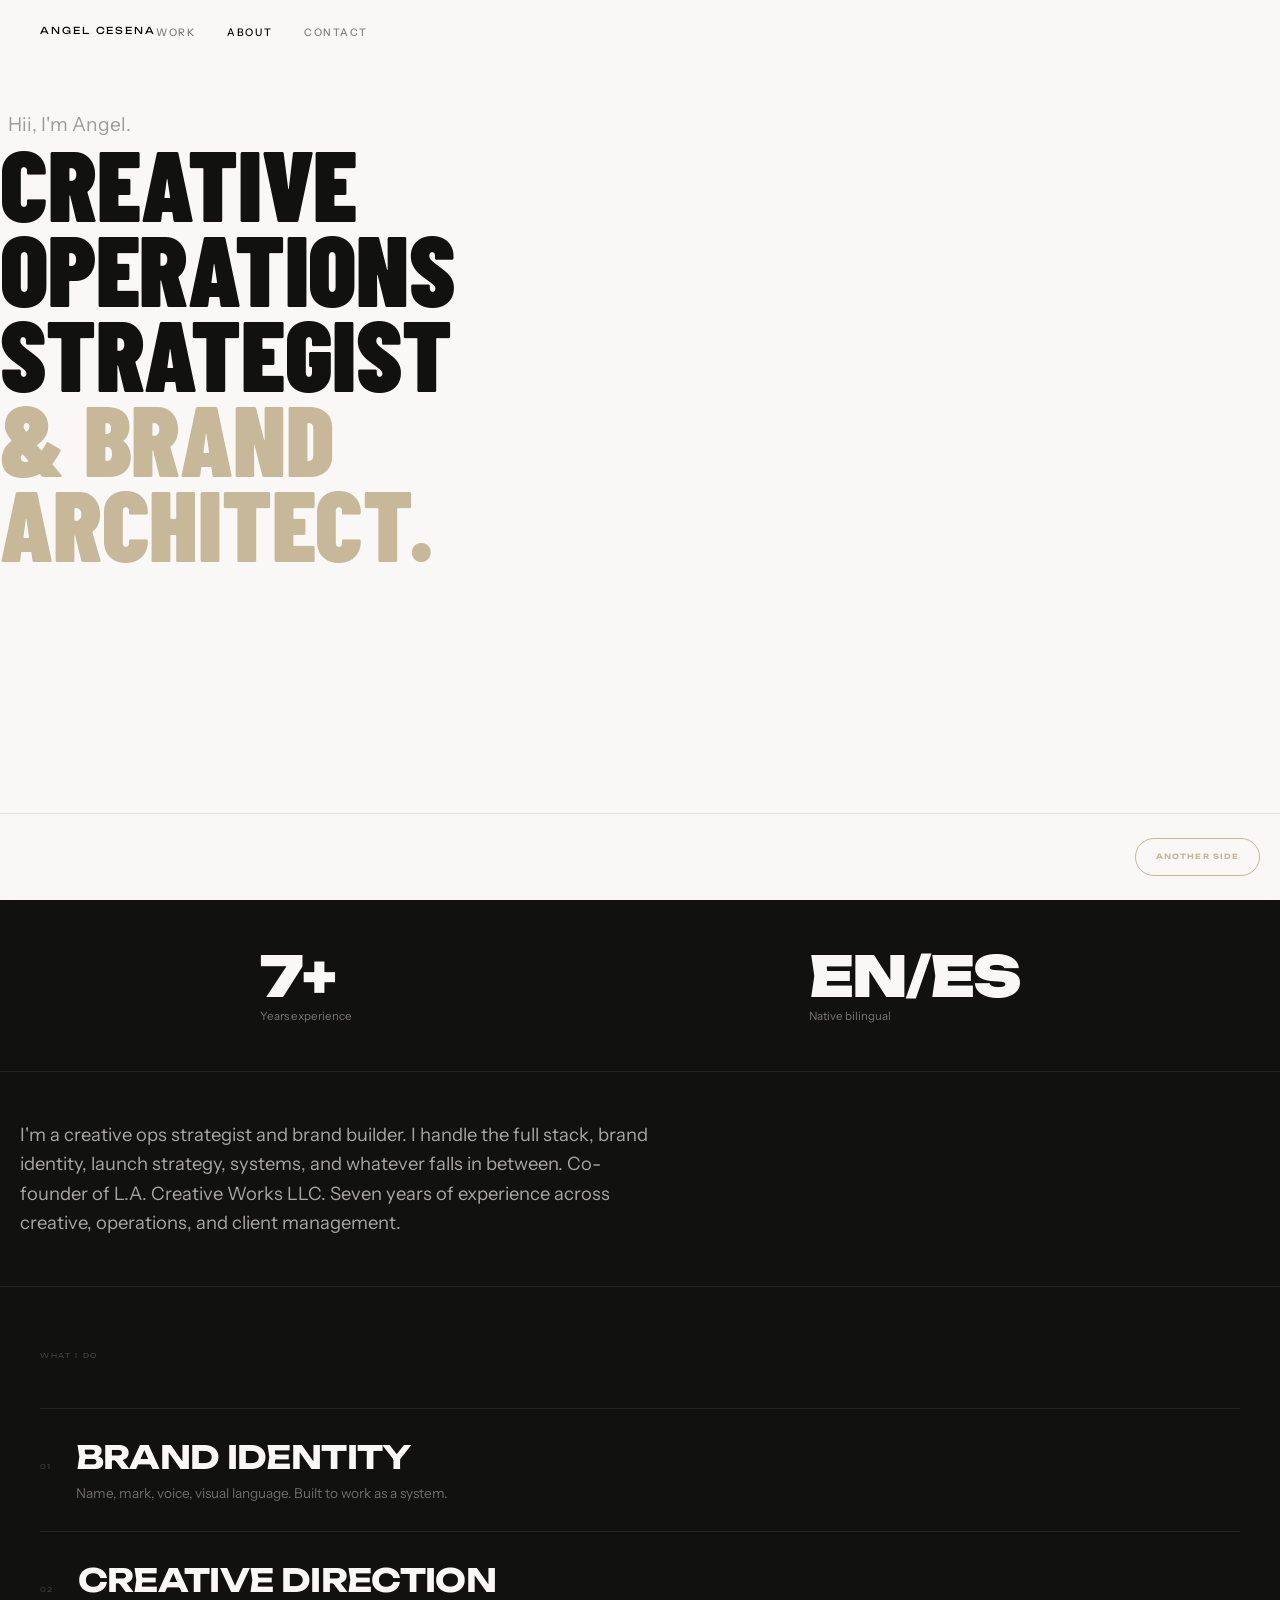
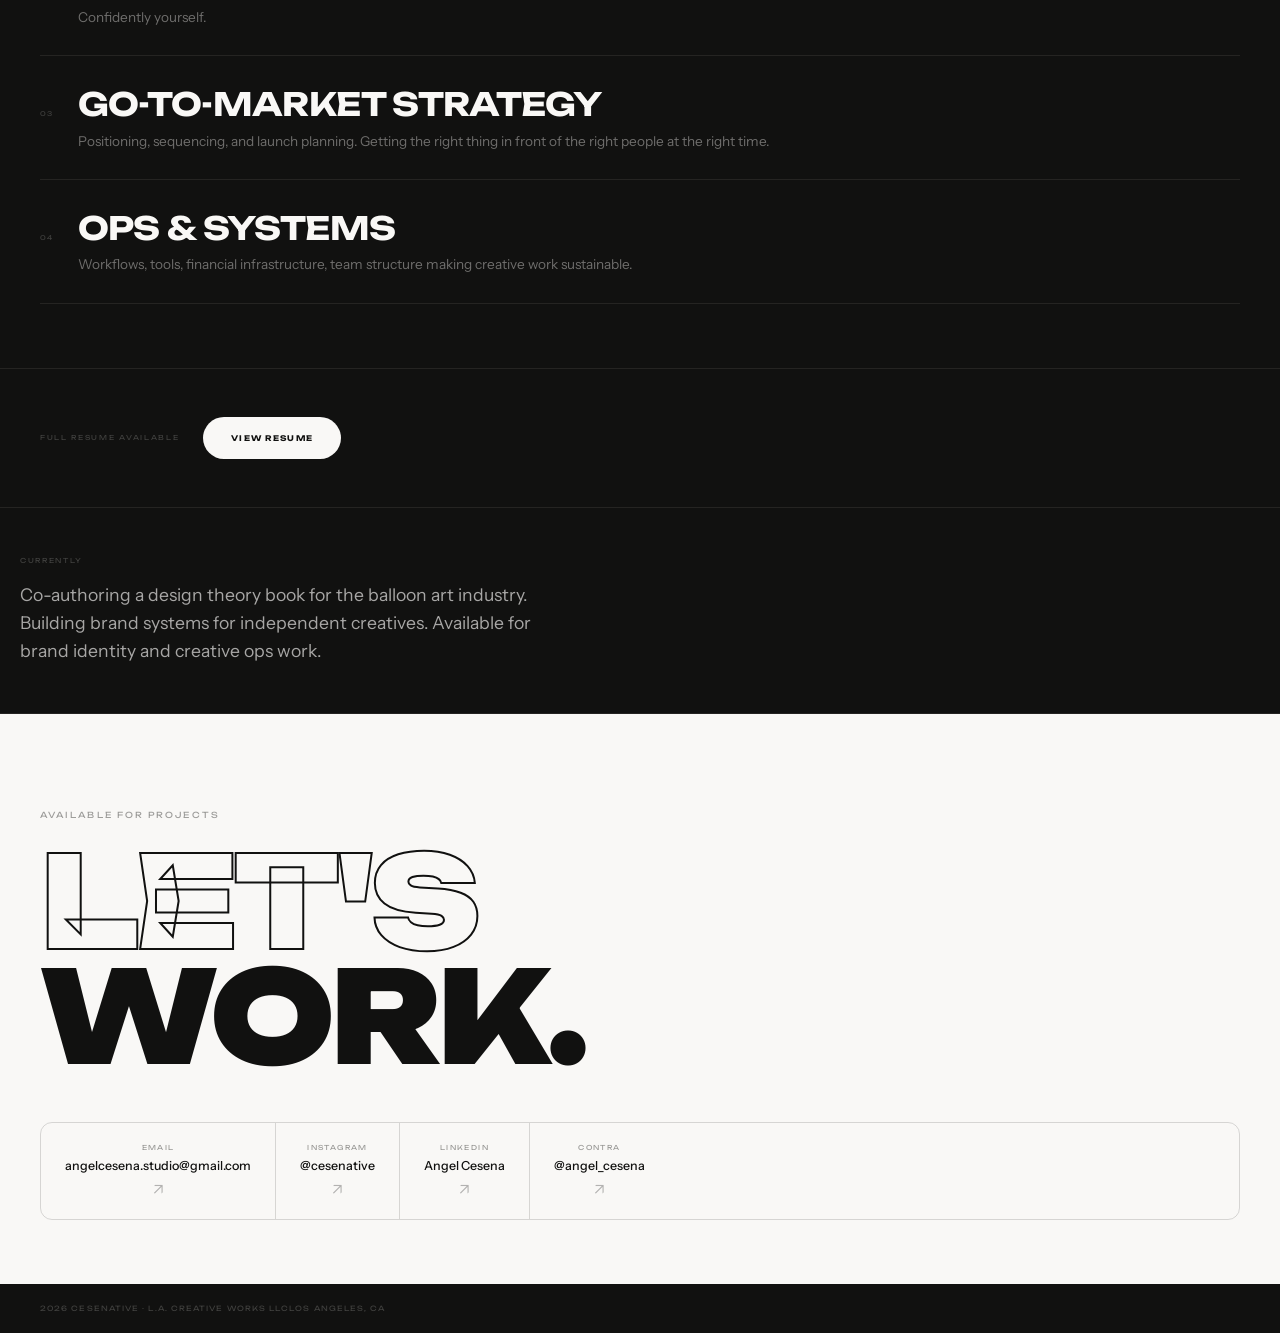
==== commit ededf1d5: "edit about" ====
--- a/about.html
+++ b/about.html
@@ -47,7 +47,8 @@
             top: 0; left: 0; right: 0;
             z-index: 200;
             display: flex;
-            justify-content: space-between;
+            justify-content: flex-start;
+            gap: 0;
             align-items: center;
             padding: 1.25rem 2.5rem;
             mix-blend-mode: difference;
@@ -93,7 +94,8 @@
             height: 100svh;
             display: flex;
             flex-direction: column;
-            justify-content: space-between;
+            justify-content: flex-start;
+            gap: 0;
             padding: 6rem 0 0;
             overflow: hidden;
             position: relative;
@@ -118,7 +120,8 @@
             flex: 1;
             display: flex;
             flex-direction: column;
-            justify-content: space-between;
+            justify-content: flex-start;
+            gap: 0;
             overflow: hidden;
         }
 
@@ -230,6 +233,20 @@
 
         .stat-label { font-size: 0.72rem; color: var(--gray); }
 
+        .bio {
+            padding: 3rem 1.25rem;
+            border-bottom: 1px solid var(--rule);
+        }
+
+        .bio-text {
+            font-family: 'Instrument Sans', sans-serif;
+            font-size: clamp(0.95rem, 2.5vw, 1.15rem);
+            font-weight: 400;
+            color: rgba(249,248,246,0.65);
+            line-height: 1.6;
+            max-width: 640px;
+        }
+
         .what { padding: 4rem 1.25rem; border-bottom: 1px solid var(--rule); }
 
         .what-eyebrow {
@@ -272,11 +289,49 @@
             color: var(--white);
         }
 
+        .what-text {
+            display: flex;
+            flex-direction: column;
+            gap: 0.4rem;
+        }
+
+        .what-desc {
+            font-family: 'Instrument Sans', sans-serif;
+            font-size: 0.85rem;
+            color: rgba(249,248,246,0.4);
+            line-height: 1.5;
+        }
+
+        .currently {
+            padding: 3rem 1.25rem;
+            border-bottom: 1px solid var(--rule);
+            display: flex;
+            flex-direction: column;
+            gap: 1rem;
+        }
+
+        .currently-eyebrow {
+            font-family: 'Unbounded', sans-serif;
+            font-size: 0.42rem;
+            letter-spacing: 0.25em;
+            text-transform: uppercase;
+            color: rgba(249,248,246,0.2);
+        }
+
+        .currently-text {
+            font-family: 'Instrument Sans', sans-serif;
+            font-size: clamp(0.95rem, 2.5vw, 1.1rem);
+            color: rgba(249,248,246,0.65);
+            line-height: 1.6;
+            max-width: 560px;
+        }
+
         .resume-section {
             padding: 3rem 1.25rem;
             border-bottom: 1px solid var(--rule);
             display: flex;
-            justify-content: space-between;
+            justify-content: flex-start;
+            gap: 0;
             align-items: center;
             gap: 1.5rem;
         }
@@ -349,7 +404,8 @@
         .contact-card {
             display: flex;
             flex-direction: row;
-            justify-content: space-between;
+            justify-content: flex-start;
+            gap: 0;
             align-items: center;
             gap: 0.35rem;
             padding: 1.25rem 1.5rem;
@@ -452,7 +508,8 @@
             .what { padding: 4rem 2.5rem; }
             .resume-section { padding: 3rem 2.5rem; }
             .contact { padding: 6rem 2.5rem 4rem; }
-            footer { flex-direction: row; justify-content: space-between; padding: 1.25rem 2.5rem; }
+            footer { flex-direction: row; justify-content: flex-start;
+            gap: 0; padding: 1.25rem 2.5rem; }
             .contact-cards { flex-direction: row; }
             .contact-card { flex-direction: column; border-bottom: none; border-right: 1px solid rgba(17,17,16,0.15); }
             .contact-card:last-child { border-right: none; }
@@ -499,29 +556,50 @@
             </div>
         </div>
 
+        <div class="bio">
+            <p class="bio-text">I'm a creative ops strategist and brand builder. I handle the full stack, brand identity, launch strategy, systems, and whatever falls in between. Co-founder of L.A. Creative Works LLC. Seven years of experience across creative, operations, and client management.</p>
+        </div>
+
         <div class="what">
             <div class="what-eyebrow">What I do</div>
             <div class="what-item">
                 <span class="what-num">01</span>
-                <span class="what-title">Brand Identity</span>
+                <div class="what-text">
+                    <span class="what-title">Brand Identity</span>
+                    <span class="what-desc">Name, mark, voice, visual language. Built to work as a system.</span>
+                </div>
             </div>
             <div class="what-item">
                 <span class="what-num">02</span>
-                <span class="what-title">Creative Direction</span>
+                <div class="what-text">
+                    <span class="what-title">Creative Direction</span>
+                    <span class="what-desc">Confidently yourself.</span>
+                </div>
             </div>
             <div class="what-item">
                 <span class="what-num">03</span>
-                <span class="what-title">Go-to-Market Strategy</span>
+                <div class="what-text">
+                    <span class="what-title">Go-to-Market Strategy</span>
+                    <span class="what-desc">Positioning, sequencing, and launch planning. Getting the right thing in front of the right people at the right time.</span>
+                </div>
             </div>
             <div class="what-item">
                 <span class="what-num">04</span>
-                <span class="what-title">Ops & Systems</span>
+                <div class="what-text">
+                    <span class="what-title">Ops & Systems</span>
+                    <span class="what-desc">Workflows, tools, financial infrastructure, team structure making creative work sustainable.</span>
+                </div>
             </div>
         </div>
 
         <div class="resume-section">
             <span class="resume-label">Full resume available</span>
             <a href="Angel_Cesena_Resume_02_2026_pdf.pdf" target="_blank" class="resume-btn">View Resume</a>
+        </div>
+
+        <div class="currently">
+            <span class="currently-eyebrow">Currently</span>
+            <p class="currently-text">Co-authoring a design theory book for the balloon art industry. Building brand systems for independent creatives. Available for brand identity and creative ops work.</p>
         </div>
     </div>
 
@@ -563,7 +641,7 @@
 <div id="bos-version">
     <button class="bos-close" onclick="closeBos()">&#215;</button>
     <div class="bos-inner">
-        <img class="bos-image" src="Angel-bos-card.png" alt="Angel Cesena — The Cesenative">
+        <img class="bos-image" src="Angel-bos-card.jpg" alt="Angel Cesena — The Cesenative">
     </div>
 </div>
 
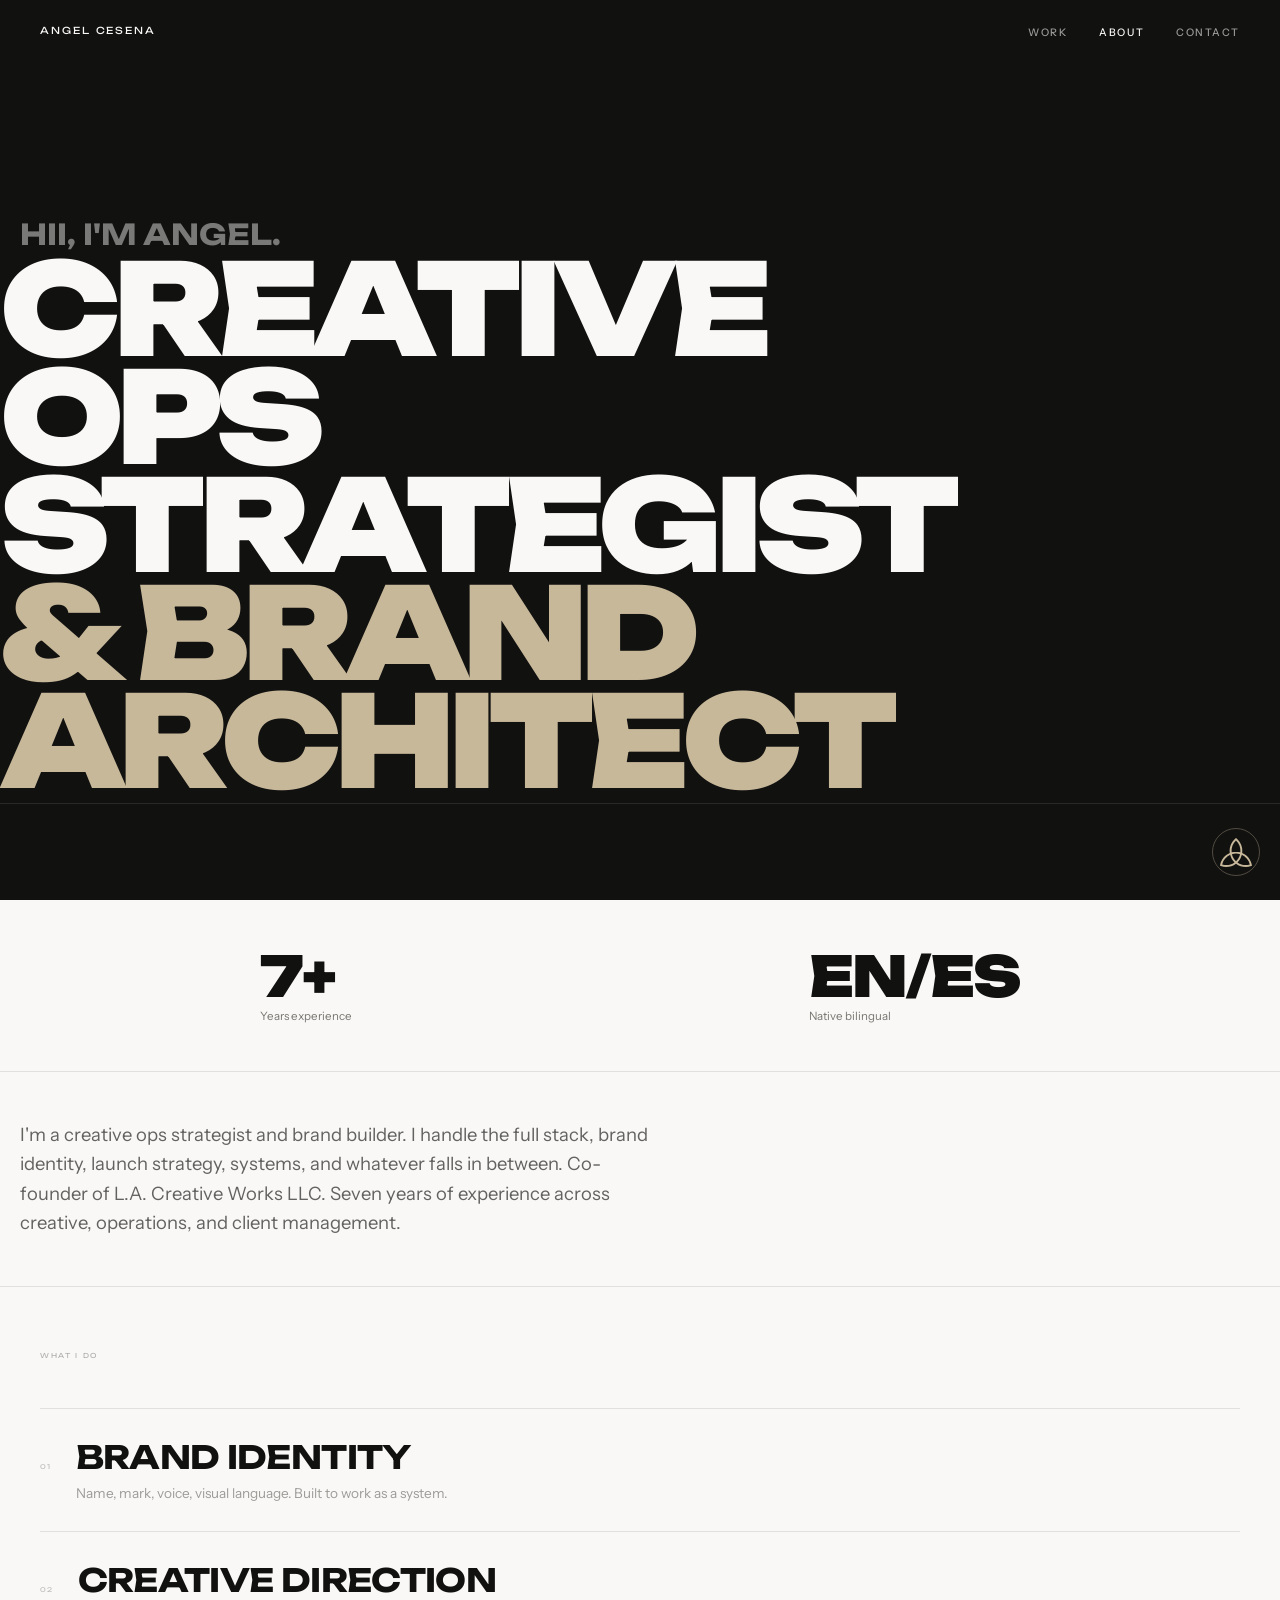
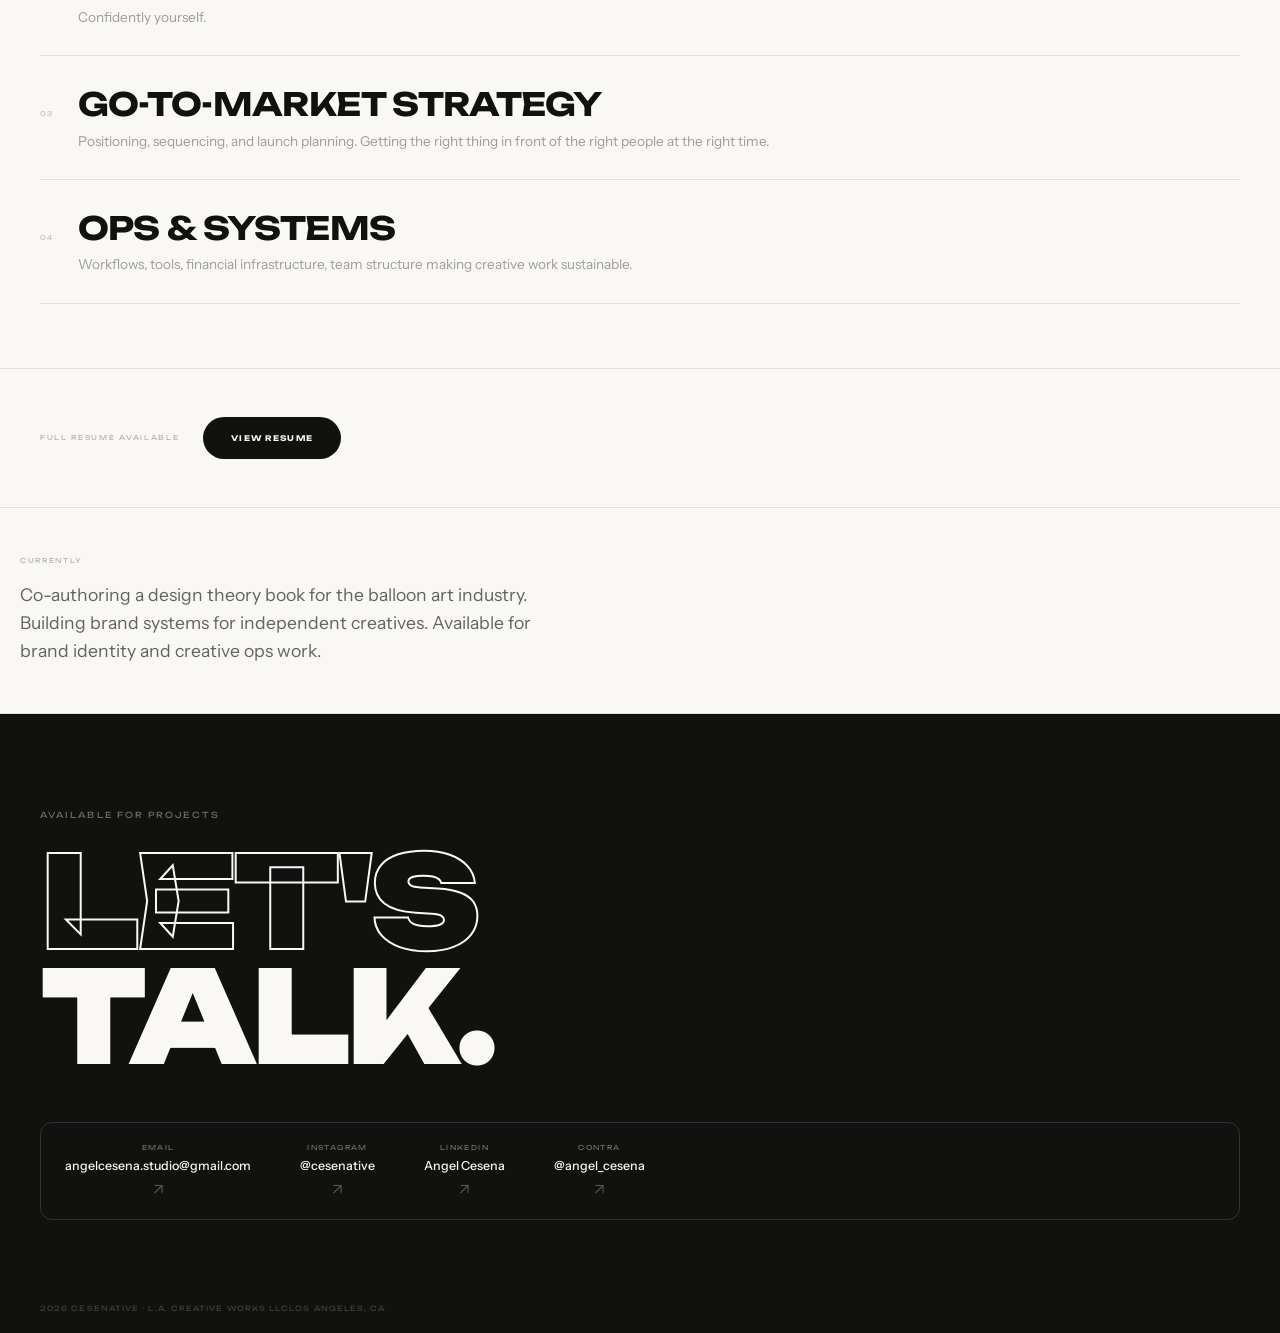
==== commit a9fe248d: "changed preview, re-designed about page" ====
--- a/about.html
+++ b/about.html
@@ -10,7 +10,7 @@
     <meta property="og:url" content="https://angelcesena.netlify.app/about.html">
     <link rel="preconnect" href="https://fonts.googleapis.com">
     <link rel="preconnect" href="https://fonts.gstatic.com" crossorigin>
-    <link href="https://fonts.googleapis.com/css2?family=Unbounded:wght@300;400;700;900&family=Barlow+Condensed:wght@800;900&family=Instrument+Sans:ital,wght@0,400;0,500;1,400&family=MedievalSharp&family=IM+Fell+English:ital@0;1&display=swap" rel="stylesheet">
+    <link href="https://fonts.googleapis.com/css2?family=Unbounded:wght@300;400;700;900&family=Barlow+Condensed:wght@800;900&family=Bebas+Neue&&family=Instrument+Sans:ital,wght@0,400;0,500;1,400&family=MedievalSharp&family=IM+Fell+English:ital@0;1&display=swap" rel="stylesheet">
     <style>
         *, *::before, *::after { margin: 0; padding: 0; box-sizing: border-box; }
 
@@ -47,11 +47,9 @@
             top: 0; left: 0; right: 0;
             z-index: 200;
             display: flex;
-            justify-content: flex-start;
-            gap: 0;
+            justify-content: space-between;
             align-items: center;
             padding: 1.25rem 2.5rem;
-            mix-blend-mode: difference;
         }
         .nav-name {
             font-family: 'Unbounded', sans-serif;
@@ -61,6 +59,7 @@
             text-transform: uppercase;
             color: var(--white);
             text-decoration: none;
+            transition: color 0.3s ease;
         }
         .nav-links { display: flex; gap: 2rem; list-style: none; }
         .nav-links a {
@@ -70,11 +69,14 @@
             text-transform: uppercase;
             color: var(--white);
             text-decoration: none;
-            opacity: 0.5;
-            transition: opacity 0.2s;
+            opacity: 0.6;
+            transition: opacity 0.2s, color 0.3s ease;
         }
         .nav-links a.active { opacity: 1; }
         @media (hover:hover) { .nav-links a:hover { opacity: 1; } }
+
+        .nav.nav-light .nav-name { color: var(--black); }
+        .nav.nav-light .nav-links a { color: var(--black); }
 
         /* ═══════════════════════════════
            PROFESSIONAL VERSION
@@ -90,56 +92,58 @@
 
         /* ─── HERO ─── */
         .hero {
-            background: var(--white);
+            background: var(--black);
             height: 100svh;
             display: flex;
             flex-direction: column;
-            justify-content: flex-start;
+            justify-content: flex-end;
             gap: 0;
-            padding: 6rem 0 0;
+            padding: 0 1rem;
             overflow: hidden;
             position: relative;
         }
 
         .hero-greeting {
-            font-family: 'Instrument Sans', sans-serif;
-            font-size: clamp(1rem, 2.5vw, 1.2rem);
-            font-weight: 400;
-            color: rgba(17,17,16,0.4);
-            margin-bottom: 0.25rem;
-            padding-left: 0.5rem;
+            font-family: 'Unbounded', sans-serif;
+            font-size: clamp(1.2rem, 2.5vw, 1.8rem);
+            font-weight: 700;
+            color: rgba(249,248,246,0.45);
+            margin-bottom: 0.2rem;
+            padding-left: 0.15rem;
         }
 
         /* Edge-to-edge headline — font-size set by JS fitHeadline() */
         .hero-headline {
-            font-family: 'Barlow Condensed', sans-serif;
+            font-family: 'Unbounded', sans-serif;
             font-weight: 900;
-            letter-spacing: -0.01em;
-            text-transform: uppercase;
-            color: var(--black);
-            flex: 1;
+            text-transform: uppercase;
+            color: var(--white);
             display: flex;
             flex-direction: column;
-            justify-content: flex-start;
+            justify-content: flex-end;
             gap: 0;
             overflow: hidden;
+            padding-bottom: 0.5rem;
         }
 
         .hero-line {
             display: block;
             white-space: nowrap;
             line-height: 0.85;
-        }
-
-        .hero-line.accent { color: var(--accent); }
+            letter-spacing: -0.06em;
+        }
+
+        .hero-line.accent {
+            color: #C8B89A;
+        }
 
         .hero-bottom {
-            border-top: 1px solid rgba(17,17,16,0.1);
+            border-top: 1px solid rgba(249,248,246,0.1);
             display: flex;
             justify-content: flex-end;
             align-items: center;
             padding: 1.25rem 0.75rem;
-            background: var(--white);
+            background: var(--black);
         }
 
         .hero-actions { display: flex; gap: 0.75rem; align-items: center; flex-wrap: wrap; }
@@ -186,37 +190,39 @@
         }
         @media (hover:hover) { .btn-solid:hover { opacity: 0.7; } }
 
+        @keyframes triquetra-pulse {
+            0%, 100% { box-shadow: 0 0 6px 2px rgba(200,184,154,0.12); opacity: 0.6; }
+            50% { box-shadow: 0 0 10px 3px rgba(200,184,154,0.2); opacity: 0.9; }
+        }
+
         .btn-magic {
             display: inline-flex;
             align-items: center;
-            gap: 0.4rem;
-            font-family: 'Unbounded', sans-serif;
-            font-size: 0.45rem;
-            font-weight: 700;
-            letter-spacing: 0.15em;
-            text-transform: uppercase;
+            justify-content: center;
+            font-size: 1.5rem;
             color: var(--accent);
             background: none;
-            border: 1.5px solid var(--accent);
-            padding: 0.85rem 1.25rem;
+            border: 1.5px solid rgba(200,184,154,0.35);
+            width: 3rem;
+            height: 3rem;
             border-radius: 100px;
             cursor: pointer;
-            transition: background 0.2s, color 0.2s;
-            white-space: nowrap;
-        }
-        @media (hover:hover) { .btn-magic:hover { background: var(--accent); color: var(--black); } }
-
-        /* ─── DARK SECTION ─── */
+            animation: triquetra-pulse 6s ease-in-out infinite;
+            transition: opacity 0.2s;
+        }
+        @media (hover:hover) { .btn-magic:hover { background: rgba(200,184,154,0.08); } }
+
+        /* ─── LIGHT SECTION (was dark) ─── */
         .dark {
-            background: var(--black);
-            border-radius: 24px 24px 0 0;
+            background: var(--white);
+            border-radius: 0;
         }
 
         .stats {
             display: flex;
             justify-content: space-around;
             padding: 3rem 1.25rem;
-            border-bottom: 1px solid var(--rule);
+            border-bottom: 1px solid rgba(17,17,16,0.1);
             gap: 1rem;
         }
 
@@ -226,7 +232,7 @@
             font-family: 'Unbounded', sans-serif;
             font-size: clamp(2rem, 5vw, 3.5rem);
             font-weight: 900;
-            color: var(--white);
+            color: var(--black);
             letter-spacing: -0.04em;
             line-height: 1;
         }
@@ -235,26 +241,26 @@
 
         .bio {
             padding: 3rem 1.25rem;
-            border-bottom: 1px solid var(--rule);
+            border-bottom: 1px solid rgba(17,17,16,0.1);
         }
 
         .bio-text {
             font-family: 'Instrument Sans', sans-serif;
             font-size: clamp(0.95rem, 2.5vw, 1.15rem);
             font-weight: 400;
-            color: rgba(249,248,246,0.65);
+            color: rgba(17,17,16,0.65);
             line-height: 1.6;
             max-width: 640px;
         }
 
-        .what { padding: 4rem 1.25rem; border-bottom: 1px solid var(--rule); }
+        .what { padding: 4rem 1.25rem; border-bottom: 1px solid rgba(17,17,16,0.1); }
 
         .what-eyebrow {
             font-family: 'Unbounded', sans-serif;
             font-size: 0.42rem;
             letter-spacing: 0.25em;
             text-transform: uppercase;
-            color: rgba(249,248,246,0.2);
+            color: rgba(17,17,16,0.3);
             margin-bottom: 3rem;
         }
 
@@ -263,19 +269,19 @@
             align-items: baseline;
             gap: 1.5rem;
             padding: 1.75rem 0;
-            border-top: 1px solid var(--rule);
+            border-top: 1px solid rgba(17,17,16,0.1);
             opacity: 0;
             transform: translateY(12px);
             transition: opacity 0.5s ease, transform 0.5s ease;
         }
-        .what-item:last-child { border-bottom: 1px solid var(--rule); }
+        .what-item:last-child { border-bottom: 1px solid rgba(17,17,16,0.1); }
         .what-item.visible { opacity: 1; transform: translateY(0); }
 
         .what-num {
             font-family: 'Unbounded', sans-serif;
             font-size: 0.4rem;
             letter-spacing: 0.2em;
-            color: rgba(249,248,246,0.2);
+            color: rgba(17,17,16,0.25);
             text-transform: uppercase;
             flex-shrink: 0;
         }
@@ -286,7 +292,7 @@
             font-weight: 700;
             text-transform: uppercase;
             letter-spacing: -0.02em;
-            color: var(--white);
+            color: var(--black);
         }
 
         .what-text {
@@ -298,13 +304,13 @@
         .what-desc {
             font-family: 'Instrument Sans', sans-serif;
             font-size: 0.85rem;
-            color: rgba(249,248,246,0.4);
+            color: rgba(17,17,16,0.4);
             line-height: 1.5;
         }
 
         .currently {
             padding: 3rem 1.25rem;
-            border-bottom: 1px solid var(--rule);
+            border-bottom: 1px solid rgba(17,17,16,0.1);
             display: flex;
             flex-direction: column;
             gap: 1rem;
@@ -315,23 +321,22 @@
             font-size: 0.42rem;
             letter-spacing: 0.25em;
             text-transform: uppercase;
-            color: rgba(249,248,246,0.2);
+            color: rgba(17,17,16,0.3);
         }
 
         .currently-text {
             font-family: 'Instrument Sans', sans-serif;
             font-size: clamp(0.95rem, 2.5vw, 1.1rem);
-            color: rgba(249,248,246,0.65);
+            color: rgba(17,17,16,0.65);
             line-height: 1.6;
             max-width: 560px;
         }
 
         .resume-section {
             padding: 3rem 1.25rem;
-            border-bottom: 1px solid var(--rule);
+            border-bottom: 1px solid rgba(17,17,16,0.1);
             display: flex;
             justify-content: flex-start;
-            gap: 0;
             align-items: center;
             gap: 1.5rem;
         }
@@ -341,7 +346,7 @@
             font-size: 0.42rem;
             letter-spacing: 0.25em;
             text-transform: uppercase;
-            color: rgba(249,248,246,0.2);
+            color: rgba(17,17,16,0.3);
         }
 
         .resume-btn {
@@ -350,8 +355,8 @@
             font-weight: 700;
             letter-spacing: 0.15em;
             text-transform: uppercase;
-            color: var(--black);
-            background: var(--white);
+            color: var(--white);
+            background: var(--black);
             text-decoration: none;
             padding: 1rem 1.75rem;
             border-radius: 100px;
@@ -362,7 +367,7 @@
 
         /* ─── CONTACT ─── */
         .contact {
-            background: var(--white);
+            background: var(--black);
             padding: 6rem 1.25rem 4rem;
         }
 
@@ -372,7 +377,7 @@
             font-size: 0.52rem;
             letter-spacing: 0.25em;
             text-transform: uppercase;
-            color: rgba(17,17,16,0.4);
+            color: rgba(249,248,246,0.4);
             margin-bottom: 1.5rem;
         }
 
@@ -383,20 +388,20 @@
             text-transform: uppercase;
             letter-spacing: -0.04em;
             line-height: 0.9;
-            color: var(--black);
+            color: var(--white);
             margin-bottom: 3rem;
         }
 
         @media (hover:hover) {
-            .contact-big { color: transparent; -webkit-text-stroke: 2px var(--black); transition: color 0.3s; }
-            .contact-big:hover { color: var(--black); }
-        }
-        .contact-big .pop { color: var(--black); -webkit-text-stroke: 0; }
+            .contact-big { color: transparent; -webkit-text-stroke: 2px var(--white); transition: color 0.3s; }
+            .contact-big:hover { color: var(--white); }
+        }
+        .contact-big .pop { color: var(--white); -webkit-text-stroke: 0; }
 
         .contact-cards {
             display: flex;
             flex-direction: column;
-            border: 1px solid rgba(17,17,16,0.15);
+            border: 1px solid rgba(249,248,246,0.15);
             border-radius: 12px;
             overflow: hidden;
         }
@@ -405,19 +410,18 @@
             display: flex;
             flex-direction: row;
             justify-content: flex-start;
-            gap: 0;
             align-items: center;
             gap: 0.35rem;
             padding: 1.25rem 1.5rem;
-            border-bottom: 1px solid rgba(17,17,16,0.15);
+            border-bottom: 1px solid rgba(249,248,246,0.15);
             text-decoration: none;
             transition: background 0.2s;
         }
         .contact-card:last-child { border-bottom: none; }
-        @media (hover:hover) { .contact-card:hover { background: rgba(17,17,16,0.04); } }
-        .contact-card-label { font-family: 'Unbounded', sans-serif; font-size: 0.42rem; letter-spacing: 0.2em; text-transform: uppercase; color: rgba(17,17,16,0.4); }
-        .contact-card-value { font-size: 0.78rem; color: var(--black); font-weight: 500; }
-        .contact-card-arrow { font-size: 1rem; color: rgba(17,17,16,0.3); }
+        @media (hover:hover) { .contact-card:hover { background: rgba(249,248,246,0.04); } }
+        .contact-card-label { font-family: 'Unbounded', sans-serif; font-size: 0.42rem; letter-spacing: 0.2em; text-transform: uppercase; color: rgba(249,248,246,0.4); }
+        .contact-card-value { font-size: 0.78rem; color: var(--white); font-weight: 500; }
+        .contact-card-arrow { font-size: 1rem; color: rgba(249,248,246,0.3); }
 
         /* ─── FOOTER ─── */
         footer {
@@ -502,7 +506,8 @@
         }
 
         @media (min-width: 600px) {
-            .hero { padding: 7rem 0 0; }
+            .hero { padding: 0; }
+            .hero-greeting { padding-left: 1.25rem; }
             .hero-bottom { padding: 1.5rem 1.25rem; }
             .stats { padding: 3rem 2.5rem; }
             .what { padding: 4rem 2.5rem; }
@@ -531,16 +536,20 @@
 <div id="pro-version">
 
     <section class="hero">
-        <p class="hero-greeting">Hii, I'm Angel.</p>
         <h1 class="hero-headline">
+            <p class="hero-greeting">Hii, I'm Angel.</p>
             <span class="hero-line">Creative</span>
-            <span class="hero-line">Operations</span>
+            <span class="hero-line">OPS</span>
             <span class="hero-line">Strategist</span>
             <span class="hero-line accent">& Brand</span>
-            <span class="hero-line accent">Architect.</span>
+            <span class="hero-line accent">Architect</span>
         </h1>
         <div class="hero-bottom">
-            <button class="btn-magic" id="magic-btn" onclick="triggerMagic()">Another Side</button>
+            <button class="btn-magic" id="magic-btn" onclick="triggerMagic()" aria-label="Another side">
+                <svg width="32" height="29" viewBox="0 0 360 325.639" fill="none" xmlns="http://www.w3.org/2000/svg">
+                    <path d="m69.954 325.64h-0.003c-21.064-0.002-41.773-3.641-61.549-10.817l-8.402-3.05 1.56-8.803c10.75-60.646 51.99-111.82 108.54-135.48-7.784-60.802 15.912-122.1 63.057-161.74l6.84-5.75 6.844 5.752c47.144 39.633 70.843 100.94 63.056 161.74 56.551 23.661 97.793 74.831 108.54 135.48l1.562 8.801-8.402 3.051c-19.778 7.179-40.486 10.817-61.552 10.817-39.83 0-78.572-13.107-110.05-37.078-31.48 23.97-70.22 37.08-110.05 37.08zm-45.597-27.93c14.78 4.426 30.077 6.662 45.594 6.664 33.656 0 66.429-10.598 93.535-30.049-11.896-11.58-22.138-24.758-30.541-39.312-8.403-14.553-14.695-30.016-18.776-46.107-45.014 20.36-78.384 60.7-89.813 108.81zm172.15-23.39c27.104 19.451 59.874 30.047 93.532 30.047 15.517 0 30.813-2.236 45.595-6.662-11.43-48.105-44.802-88.45-89.814-108.8-4.079 16.092-10.371 31.553-18.773 46.105-8.41 14.55-18.65 27.72-30.55 39.3zm-62.28-92.9c3.574 15.012 9.319 29.426 17.133 42.962 7.813 13.533 17.423 25.717 28.638 36.318 11.211-10.602 20.821-22.785 28.638-36.318 7.813-13.534 13.561-27.95 17.133-42.96-14.786-4.411-30.145-6.641-45.771-6.641-15.63 0-30.99 2.23-45.77 6.64zm45.77-27.9c16.806 0 33.34 2.28 49.317 6.792 4.88-49.16-13.374-98.229-49.319-132.18-35.946 33.951-54.197 83.021-49.315 132.18 15.98-4.51 32.51-6.79 49.32-6.79z" fill="#C8B89A"/>
+                </svg>
+            </button>
         </div>
     </section>
 
@@ -605,7 +614,7 @@
 
     <section class="contact">
         <span class="contact-eyebrow">Available for projects</span>
-        <h2 class="contact-big">Let's<br><span class="pop">work.</span></h2>
+        <h2 class="contact-big">Let's<br><span class="pop">talk.</span></h2>
         <div class="contact-cards">
             <a href="mailto:angelcesena.studio@gmail.com" class="contact-card">
                 <span class="contact-card-label">Email</span>
@@ -646,23 +655,57 @@
 </div>
 
 <script>
-    // Each line independently fills the full viewport width
+    // Measure text width using an off-screen probe — no container/overflow constraints
+    function measureText(text, fontSize, letterSpacing) {
+        const probe = document.createElement('span');
+        probe.style.cssText = 'position:fixed;top:-9999px;left:-9999px;visibility:hidden;white-space:nowrap;' +
+            'font-family:\'Unbounded\',sans-serif;font-weight:900;text-transform:uppercase;' +
+            'font-size:' + fontSize + 'px;letter-spacing:' + letterSpacing + ';';
+        probe.textContent = text;
+        document.body.appendChild(probe);
+        const w = probe.getBoundingClientRect().width;
+        document.body.removeChild(probe);
+        return w;
+    }
+
     function fitHeadline() {
         const hl = document.querySelector('.hero-headline');
         const hero = document.querySelector('.hero');
         if (!hl || !hero) return;
 
         const lines = hl.querySelectorAll('.hero-line');
-        const targetW = hero.clientWidth;
+        const style = window.getComputedStyle(hero);
+        const padding = parseFloat(style.paddingLeft) + parseFloat(style.paddingRight);
+        const targetW = window.innerWidth - padding;
+        const containerH = hero.clientHeight * 0.85;
+        const maxLineHeight = containerH / (lines.length + 1);
+        const ls = '-0.06em';
 
         lines.forEach(line => {
-            line.style.fontSize = '100px';
-            line.style.fontSize = Math.floor(100 * targetW / line.scrollWidth) + 'px';
+            line.style.letterSpacing = ls;
+            const measuredW = measureText(line.textContent, 100, ls);
+            let newSize = (targetW / measuredW) * 100;
+            if (newSize > maxLineHeight) newSize = maxLineHeight;
+            line.style.fontSize = Math.floor(newSize) + 'px';
         });
     }
 
-    fitHeadline();
+    document.fonts.ready.then(fitHeadline);
     window.addEventListener('resize', fitHeadline);
+
+    // Nav color switch on scroll
+    const nav = document.querySelector('.nav');
+    const hero = document.querySelector('.hero');
+    function updateNav() {
+        const heroBottom = hero.getBoundingClientRect().bottom;
+        if (heroBottom <= 60) {
+            nav.classList.add('nav-light');
+        } else {
+            nav.classList.remove('nav-light');
+        }
+    }
+    window.addEventListener('scroll', updateNav, { passive: true });
+    updateNav();
 
     // Scroll-in animations
     const io = new IntersectionObserver(entries => {
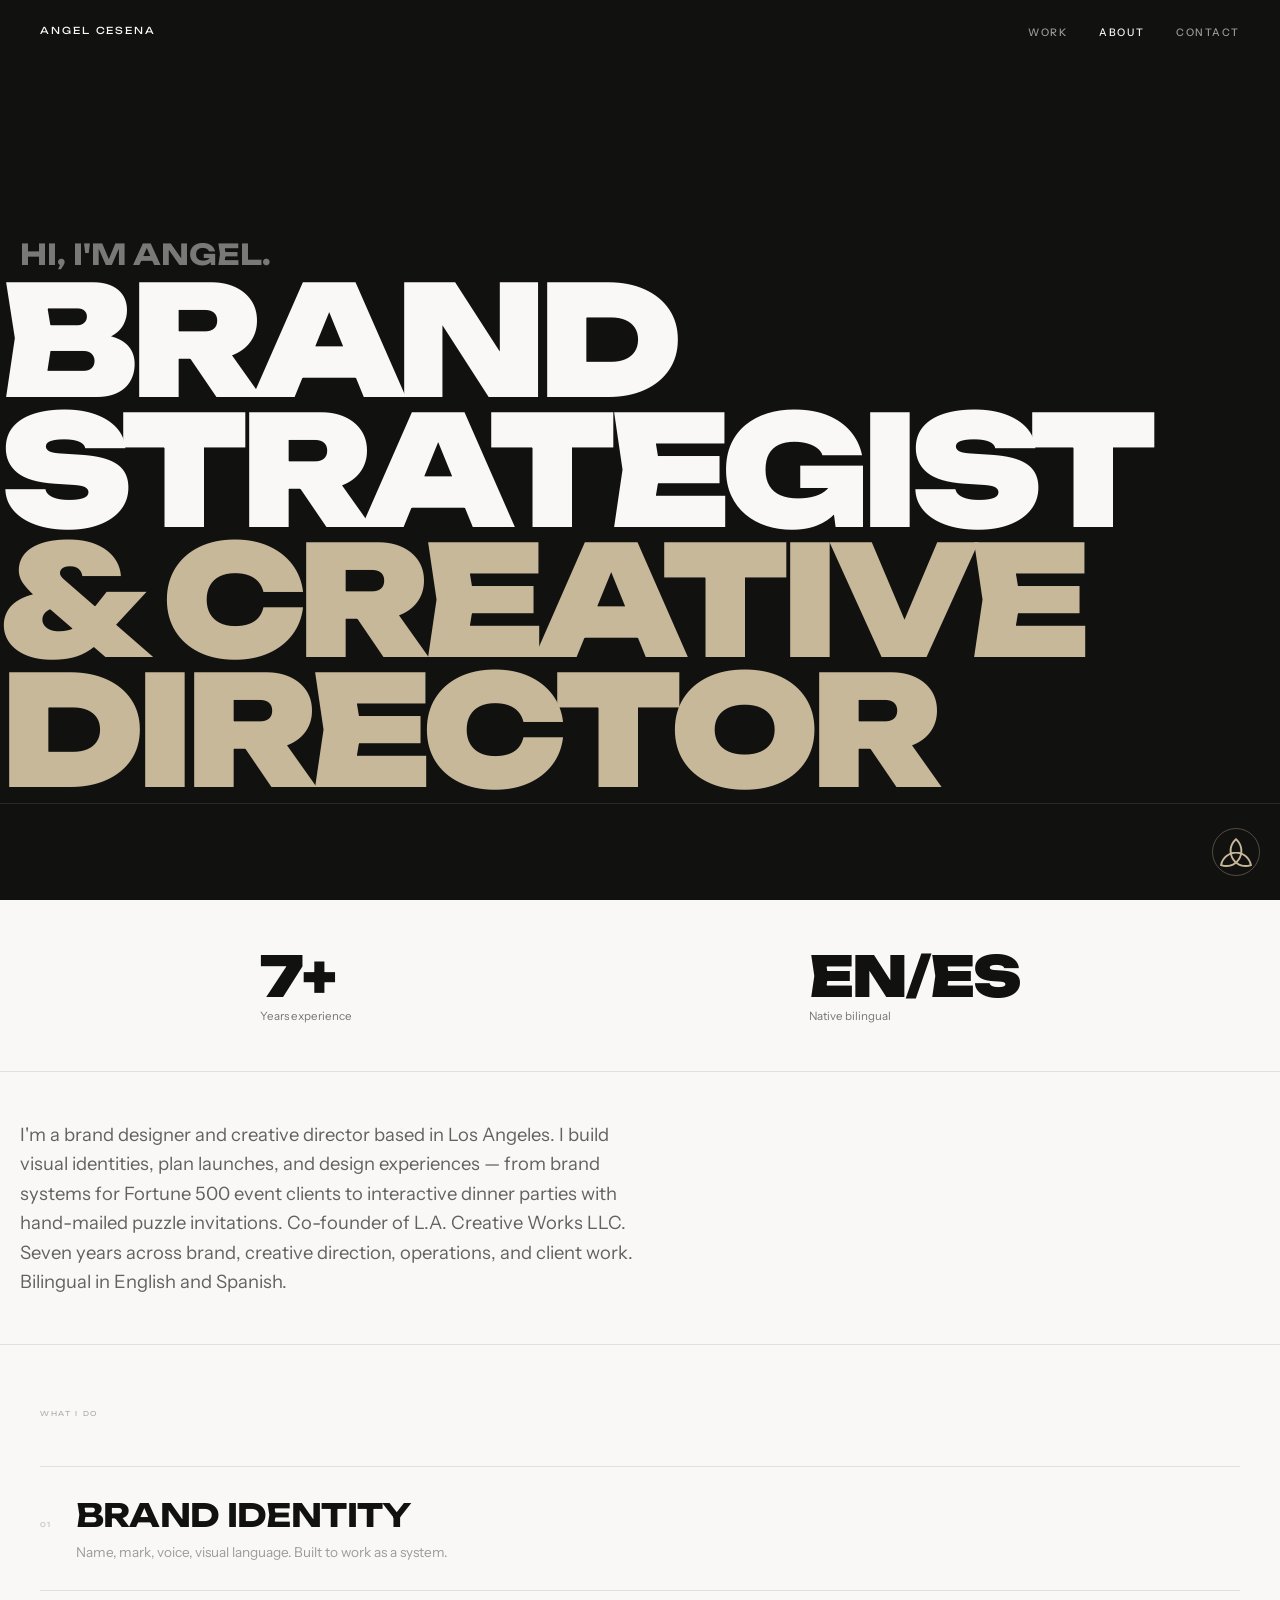
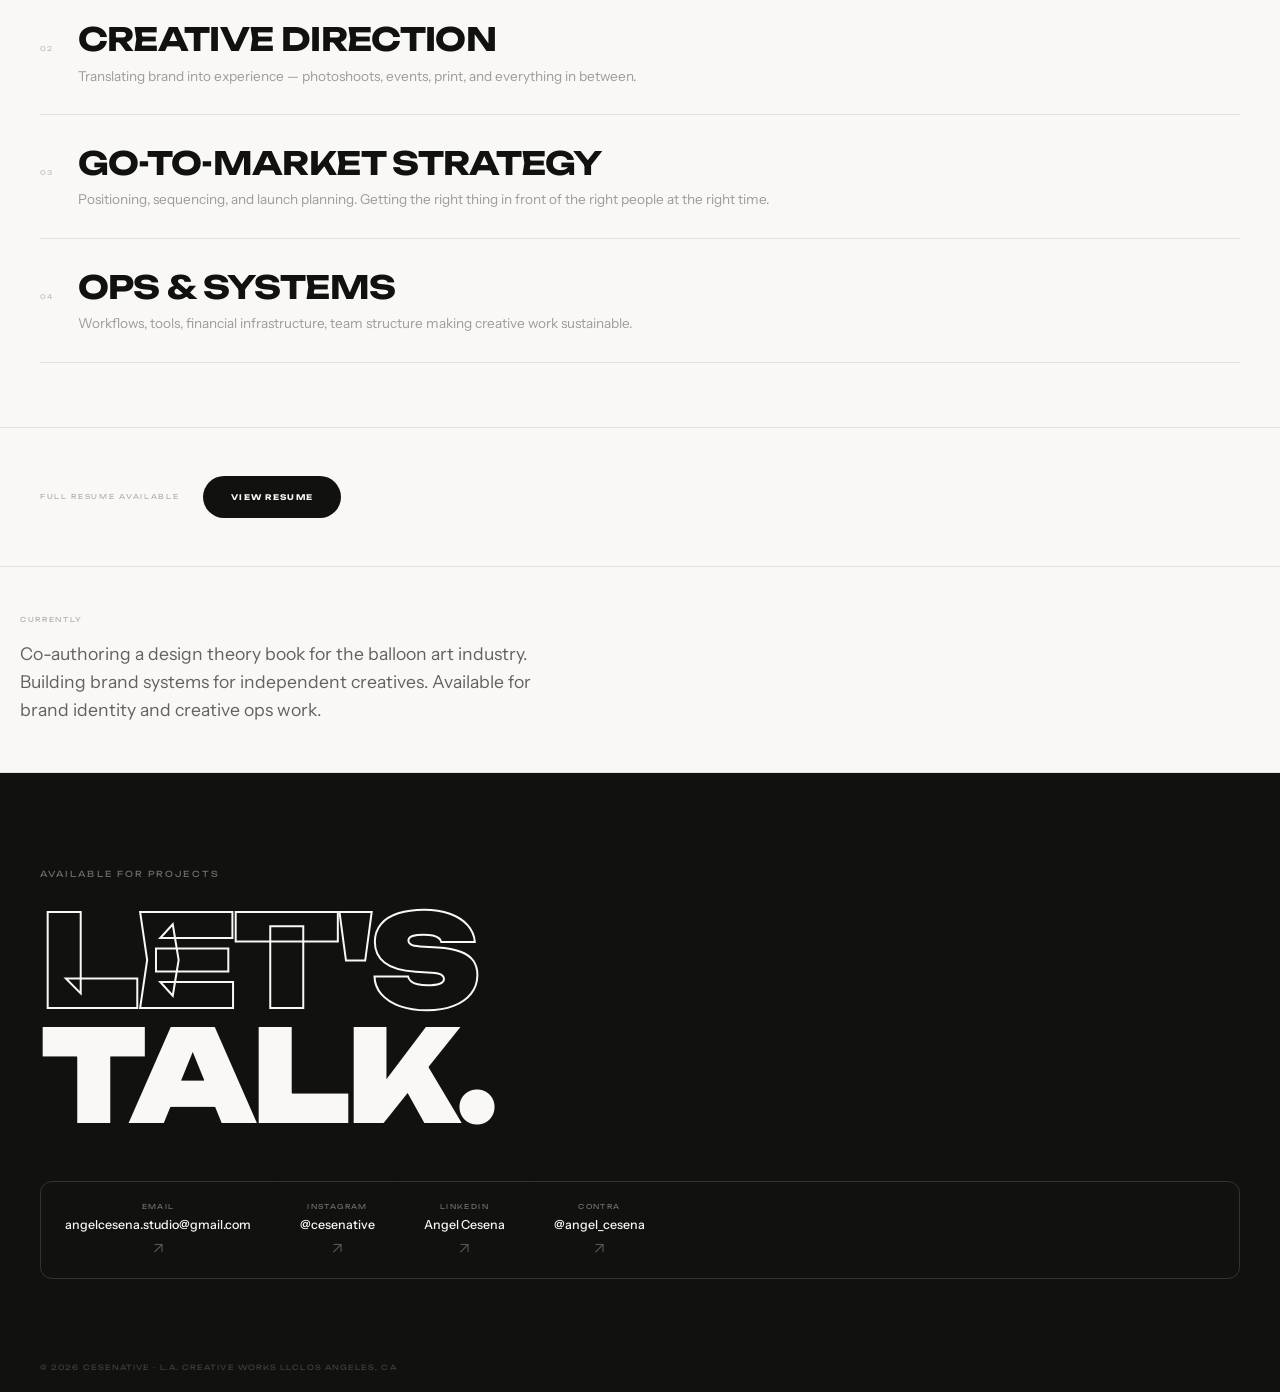
==== commit 4d2c22ba: "Fix bugs and improve about page copy - Fix double && in Google Fonts URL (about.html) - Remove 4 unu" ====
--- a/about.html
+++ b/about.html
@@ -10,7 +10,7 @@
     <meta property="og:url" content="https://angelcesena.netlify.app/about.html">
     <link rel="preconnect" href="https://fonts.googleapis.com">
     <link rel="preconnect" href="https://fonts.gstatic.com" crossorigin>
-    <link href="https://fonts.googleapis.com/css2?family=Unbounded:wght@300;400;700;900&family=Barlow+Condensed:wght@800;900&family=Bebas+Neue&&family=Instrument+Sans:ital,wght@0,400;0,500;1,400&family=MedievalSharp&family=IM+Fell+English:ital@0;1&display=swap" rel="stylesheet">
+    <link href="https://fonts.googleapis.com/css2?family=Unbounded:wght@300;400;700;900&family=Instrument+Sans:ital,wght@0,400;0,500;1,400&display=swap" rel="stylesheet">
     <style>
         *, *::before, *::after { margin: 0; padding: 0; box-sizing: border-box; }
 
@@ -537,12 +537,11 @@
 
     <section class="hero">
         <h1 class="hero-headline">
-            <p class="hero-greeting">Hii, I'm Angel.</p>
-            <span class="hero-line">Creative</span>
-            <span class="hero-line">OPS</span>
+            <span class="hero-greeting">Hi, I'm Angel.</span>
+            <span class="hero-line">Brand</span>
             <span class="hero-line">Strategist</span>
-            <span class="hero-line accent">& Brand</span>
-            <span class="hero-line accent">Architect</span>
+            <span class="hero-line accent">& Creative</span>
+            <span class="hero-line accent">Director</span>
         </h1>
         <div class="hero-bottom">
             <button class="btn-magic" id="magic-btn" onclick="triggerMagic()" aria-label="Another side">
@@ -566,7 +565,7 @@
         </div>
 
         <div class="bio">
-            <p class="bio-text">I'm a creative ops strategist and brand builder. I handle the full stack, brand identity, launch strategy, systems, and whatever falls in between. Co-founder of L.A. Creative Works LLC. Seven years of experience across creative, operations, and client management.</p>
+            <p class="bio-text">I'm a brand designer and creative director based in Los Angeles. I build visual identities, plan launches, and design experiences — from brand systems for Fortune 500 event clients to interactive dinner parties with hand-mailed puzzle invitations. Co-founder of L.A. Creative Works LLC. Seven years across brand, creative direction, operations, and client work. Bilingual in English and Spanish.</p>
         </div>
 
         <div class="what">
@@ -582,7 +581,7 @@
                 <span class="what-num">02</span>
                 <div class="what-text">
                     <span class="what-title">Creative Direction</span>
-                    <span class="what-desc">Confidently yourself.</span>
+                    <span class="what-desc">Translating brand into experience — photoshoots, events, print, and everything in between.</span>
                 </div>
             </div>
             <div class="what-item">
@@ -621,17 +620,17 @@
                 <span class="contact-card-value">angelcesena.studio@gmail.com</span>
                 <span class="contact-card-arrow">&#8599;</span>
             </a>
-            <a href="https://instagram.com/cesenative" target="_blank" class="contact-card">
+            <a href="https://instagram.com/cesenative" target="_blank" rel="noopener noreferrer" class="contact-card">
                 <span class="contact-card-label">Instagram</span>
                 <span class="contact-card-value">@cesenative</span>
                 <span class="contact-card-arrow">&#8599;</span>
             </a>
-            <a href="https://linkedin.com/in/angelcesena" target="_blank" class="contact-card">
+            <a href="https://linkedin.com/in/angelcesena" target="_blank" rel="noopener noreferrer" class="contact-card">
                 <span class="contact-card-label">LinkedIn</span>
                 <span class="contact-card-value">Angel Cesena</span>
                 <span class="contact-card-arrow">&#8599;</span>
             </a>
-            <a href="https://contra.com/angel_cesena_3ro4bph7" target="_blank" class="contact-card">
+            <a href="https://contra.com/angel_cesena_3ro4bph7" target="_blank" rel="noopener noreferrer" class="contact-card">
                 <span class="contact-card-label">Contra</span>
                 <span class="contact-card-value">@angel_cesena</span>
                 <span class="contact-card-arrow">&#8599;</span>
@@ -640,7 +639,7 @@
     </section>
 
     <footer>
-        <p>2026 Cesenative · L.A. Creative Works LLC</p>
+        <p>© 2026 Cesenative · L.A. Creative Works LLC</p>
         <p>Los Angeles, CA</p>
     </footer>
 
